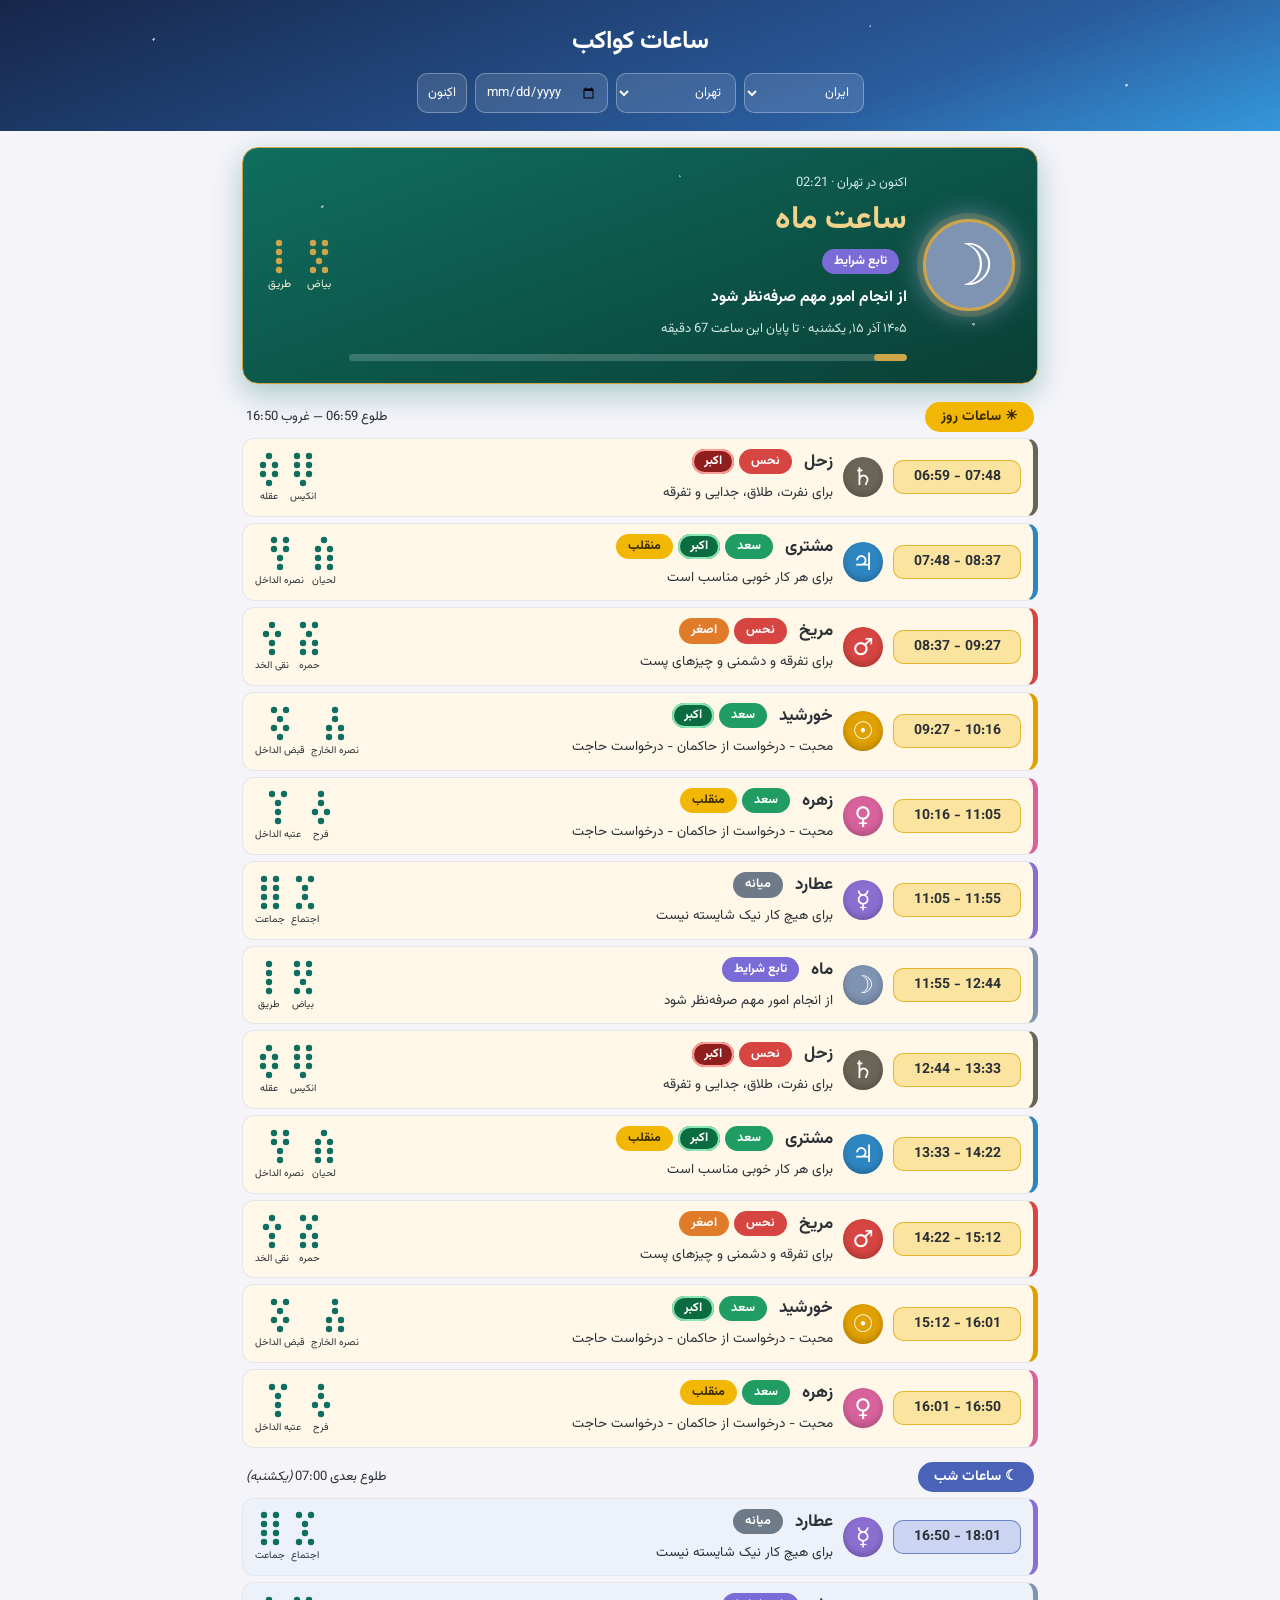
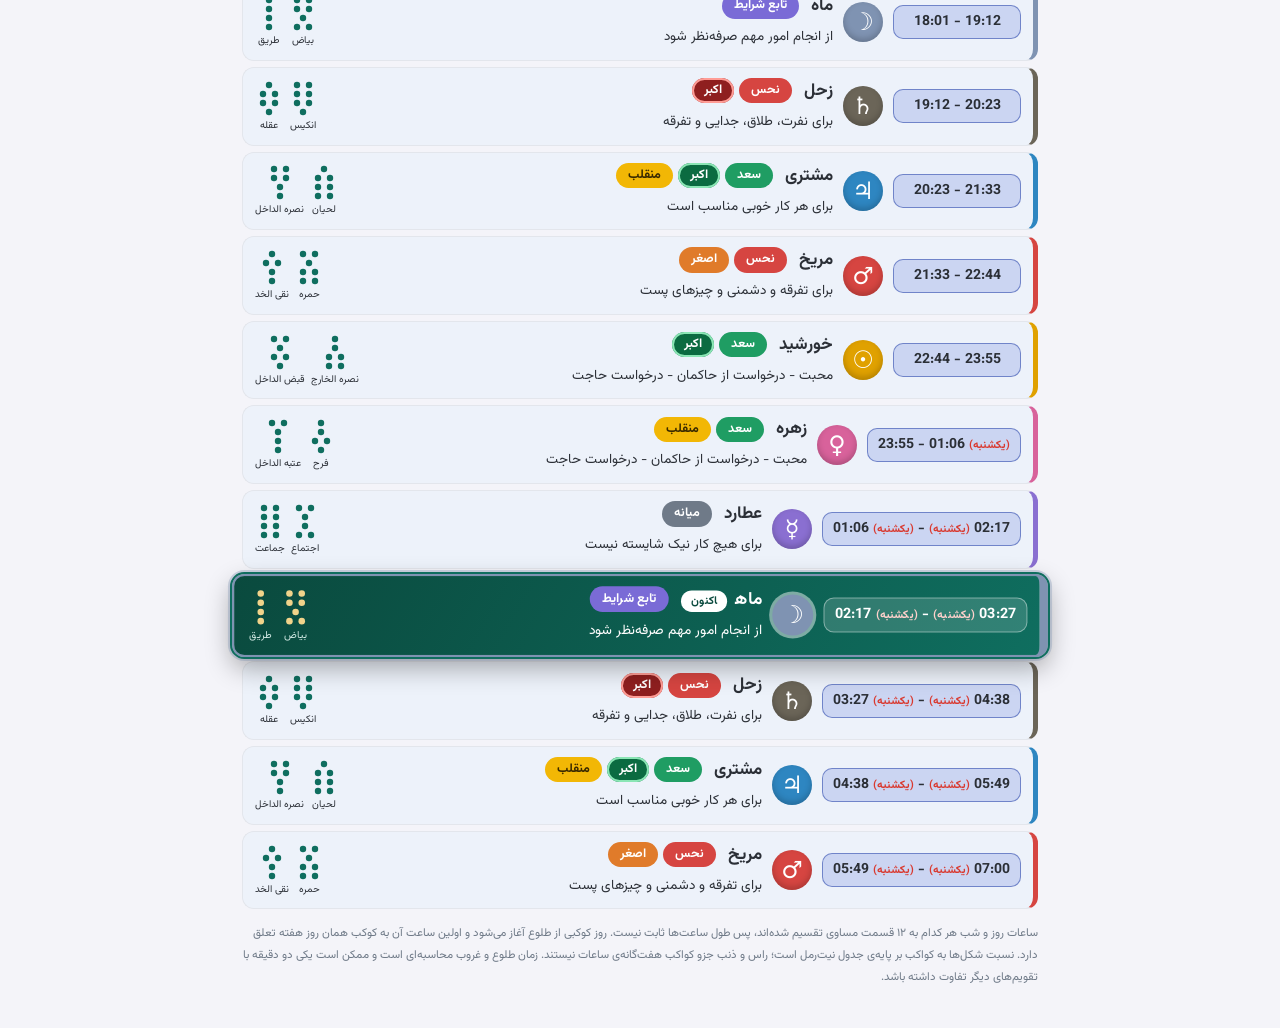
==== index.html @ a7692ca1 "Add files via upload" ====
<!DOCTYPE html>
<html lang="fa" dir="rtl">
<head>
<meta charset="UTF-8">
<meta name="viewport" content="width=device-width, initial-scale=1, viewport-fit=cover">
<title>ساعات کواکب</title>
<link href="https://fonts.googleapis.com/css2?family=Vazirmatn:wght@400;700&display=swap" rel="stylesheet">
<style>
:root{--bg:#f4f4f9;--card:#fff;--ink:#2b2f36;--mut:#6f7a88;--line:#e3e6ec;--day:#fff8e8;--night:#edf2fa;--brand:#3498db;--teal:#0f6e5f;--gold:#cfa54a;
box-sizing:border-box;padding-top:env(safe-area-inset-top,0px);padding-bottom:env(safe-area-inset-bottom,0px)}
@media (prefers-color-scheme:dark){:root:not([data-theme="light"]){--bg:#13161c;--card:#1c212b;--ink:#e6e9ef;--mut:#9aa5b5;--line:#2c3340;--day:#2a2618;--night:#1a2233}}
:root[data-theme="dark"]{--bg:#13161c;--card:#1c212b;--ink:#e6e9ef;--mut:#9aa5b5;--line:#2c3340;--day:#2a2618;--night:#1a2233}
html{scroll-padding-top:env(safe-area-inset-top,0px)}
*{box-sizing:border-box}
body{margin:0;background:var(--bg);color:var(--ink);font-family:'Vazirmatn',Tahoma,sans-serif}
header{background:var(--brand);color:#fff;padding:16px 14px;text-align:center}
header h1{margin:0;font-size:17px}
.ctl{display:flex;gap:8px;flex-wrap:wrap;justify-content:center;margin-top:12px}
.ctl select,.ctl input,.ctl button{font:inherit;font-size:13px;padding:8px 10px;border-radius:10px;border:1px solid #ffffff66;background:#ffffff26;color:#fff;min-width:120px}
.ctl select option{color:#222}
.ctl button{cursor:pointer;min-width:0}
main{max-width:820px;margin:0 auto;padding:16px 12px 28px}
.now{background:linear-gradient(160deg,#0f6e5f,#0a4a3e);border:1px solid var(--gold);border-radius:16px;color:#fbf3dd;padding:18px;display:flex;gap:16px;align-items:center;flex-wrap:wrap;margin-bottom:18px}
.now .t{flex:1;min-width:200px}
.now h2{margin:0 0 4px;font-size:26px;color:#f1d38a}
.now p{margin:4px 0;font-size:13.5px;line-height:1.9}
.now small{opacity:.8}
.figs{display:flex;gap:12px}
.fig{text-align:center;font-size:11px}
.fig svg{display:block;margin:0 auto 2px}
.sun{display:flex;justify-content:space-between;font-size:12.5px;color:var(--mut);margin:14px 4px 6px}
.row{display:flex;align-items:center;gap:10px;padding:10px 12px;border-radius:12px;margin-bottom:6px;border:1px solid var(--line)}
.row.d{background:var(--day)}.row.n{background:var(--night)}
.row.cur{outline:2px solid var(--teal);border-color:var(--teal)}
.row .tm{min-width:128px;font-size:13px;direction:ltr;text-align:right;font-variant-numeric:tabular-nums}
.row .tm i{font-style:normal;color:var(--mut);font-size:11px}
.row .pl{flex:1}
.row b{font-size:15px}
.row .ds{font-size:12px;color:var(--mut);line-height:1.7}
.row .figs{gap:6px}
.row .fig{font-size:10px}
.msg{padding:24px;text-align:center;color:var(--mut)}
.note{font-size:11.5px;color:var(--mut);margin-top:14px;line-height:1.9}
svg circle{fill:var(--gold)}
.row svg circle{fill:var(--teal)}
header{padding:22px 14px 18px;background:radial-gradient(1.3px 1.3px at 12% 30%,#fff9 98%,transparent),radial-gradient(1px 1px at 68% 20%,#fff8 98%,transparent),radial-gradient(1.5px 1.5px at 88% 65%,#fff9 98%,transparent),radial-gradient(1px 1px at 35% 75%,#fff7 98%,transparent),linear-gradient(160deg,#16264a,#2a5d9f 70%,#3498db)}
header h1{font-size:25px}
.ctl select,.ctl input,.ctl button{background:#ffffff1f;border-color:#ffffff4d}
.gl,.now .glyph{display:grid;place-items:center;color:#fff;background:var(--pc);flex:none;font-family:'Segoe UI Symbol','Noto Sans Symbols','Noto Sans Symbols 2','DejaVu Sans',sans-serif;line-height:1}
.gl{width:40px;height:40px;border-radius:50%;font-size:24px;box-shadow:inset 0 -3px 6px #0003}
.row{border-inline-start:5px solid var(--pc)}
.row.cur{background:linear-gradient(120deg,#0a4a3e,#0f6e5f);color:#fff;border:2px solid var(--pc);border-inline-start-width:8px;transform:scale(1.025);box-shadow:0 0 0 4px color-mix(in srgb,var(--pc) 35%,transparent),0 10px 26px #0005;animation:pulse 2.6s ease-in-out infinite;position:relative;z-index:1}
.row.cur .ds,.row.cur .tm i,.row.cur .fig{color:#d4ece6}
.row.cur svg circle{fill:#f1d38a}
.row.cur .gl{box-shadow:0 0 0 3px #fff7}
.badge{background:#fff;color:#0a4a3e;font-size:11px;font-weight:700;border-radius:20px;padding:2px 10px;margin-inline-start:8px}
@keyframes pulse{50%{box-shadow:0 0 0 8px color-mix(in srgb,var(--pc) 15%,transparent),0 10px 26px #0005}}
@media (prefers-reduced-motion:reduce){.row.cur{animation:none}}
.now{padding:22px;background:radial-gradient(1.3px 1.3px at 10% 25%,#fff8 98%,transparent),radial-gradient(1px 1px at 55% 12%,#fff7 98%,transparent),radial-gradient(1.5px 1.5px at 92% 75%,#fff8 98%,transparent),linear-gradient(160deg,#0f6e5f,#0a3f35);box-shadow:0 10px 30px #0f6e5f55}
.now .glyph{width:92px;height:92px;border-radius:50%;font-size:58px;border:3px solid var(--gold);box-shadow:0 0 0 6px #cfa54a33,0 0 28px var(--pc)}
.now h2{font-size:32px}
.bar{height:7px;border-radius:7px;background:#ffffff30;margin-top:12px;overflow:hidden}
.bar span{display:block;height:100%;background:var(--gold);border-radius:7px}
.sun{font-weight:700}
.chips{display:inline-flex;gap:5px;flex-wrap:wrap;vertical-align:middle;margin-inline-start:8px}
.chip{font-size:12.5px;font-weight:700;padding:2px 12px;border-radius:20px;color:#fff;line-height:1.7}
.chip.g{background:#1f9d63}.chip.b{background:#d64541}.chip.m{background:#6f7a88}.chip.c{background:#7a6bd6}
.chip.big.g{background:#0b6b41;box-shadow:inset 0 0 0 2px #8be6b5}
.chip.big.b{background:#8f1f1f;box-shadow:inset 0 0 0 2px #ff9d96}
.chip.sml.b{background:#e07b2a}
.chip.turn{background:#f2b705;color:#3a2a00;box-shadow:none}
.row b{font-size:17px}
.row .ds{display:block;margin-top:5px;font-size:13.5px;line-height:1.9;color:var(--ink)}
.row.cur .ds{color:#fff}
.now .nd{font-size:15.5px;font-weight:700;color:#fff;margin-top:8px}
.now small{opacity:1;color:#cfe9e2;font-size:13px}
.row .tm{padding:5px 10px;border-radius:10px;text-align:center;font-weight:700;font-size:14px;border:1px solid transparent}
.row.d .tm{background:color-mix(in srgb,#f2b705 38%,var(--card));border-color:color-mix(in srgb,#e0a100 70%,transparent)}
.row.n .tm{background:color-mix(in srgb,#5b7bd6 32%,var(--card));border-color:color-mix(in srgb,#4a63b8 70%,transparent)}
.row.cur .tm{background:#ffffff26;border-color:#ffffff66;color:#fff}
.row .tm i{color:#d9382e;font-weight:700}
.row.cur .tm i{color:#ffd1cc}
.sun span:first-child{padding:4px 16px;border-radius:20px;font-size:14px;font-weight:700}
.sun:has(+.row.d) span:first-child{background:#f2b705;color:#3a2a00}
.sun:has(+.row.n) span:first-child{background:#4a63b8;color:#fff}
.sun span:last-child{color:var(--ink);font-weight:400;font-size:13px;align-self:center}
@media (max-width:520px){.row{flex-wrap:wrap}.row .tm{min-width:100%}}
</style>
</head>
<body>
<header><h1>ساعات کواکب</h1>
<div class="ctl"><select id="co" aria-label="کشور"></select><select id="ci" aria-label="شهر"></select><input type="date" id="dt" aria-label="تاریخ"><button id="td">اکنون</button></div></header>
<main id="out"></main>
<script id="core">
const D=Math.PI/180;
function sunEvents(y,m,d,lat,lon){
 const jd=Date.UTC(y,m,d,12)/864e5+2440587.5,T=(jd-2451545)/36525;
 const L0=(280.46646+T*(36000.76983+T*0.0003032))%360,M=357.52911+T*(35999.05029-0.0001537*T),e=0.016708634-T*(0.000042037+1.267e-7*T),Mr=M*D;
 const C=Math.sin(Mr)*(1.914602-T*(0.004817+0.000014*T))+Math.sin(2*Mr)*(0.019993-0.000101*T)+Math.sin(3*Mr)*0.000289;
 const om=125.04-1934.136*T,lam=L0+C-0.00569-0.00478*Math.sin(om*D);
 const eps=23+(26+(21.448-T*(46.815+T*(0.00059-T*0.001813)))/60)/60+0.00256*Math.cos(om*D);
 const dec=Math.asin(Math.sin(eps*D)*Math.sin(lam*D)),y2=Math.tan(eps*D/2)**2,L=L0*D;
 const eq=4*(y2*Math.sin(2*L)-2*e*Math.sin(Mr)+4*e*y2*Math.sin(Mr)*Math.cos(2*L)-0.5*y2*y2*Math.sin(4*L)-1.25*e*e*Math.sin(2*Mr))/D;
 const ch=(Math.cos(90.833*D)-Math.sin(lat*D)*Math.sin(dec))/(Math.cos(lat*D)*Math.cos(dec));
 if(Math.abs(ch)>1)return null;
 const H=Math.acos(ch)/D,noon=720-4*lon-eq,b=Date.UTC(y,m,d);
 return [b+(noon-4*H)*6e4,b+(noon+4*H)*6e4];
}
const CH=['زحل','مشتری','مریخ','خورشید','زهره','عطارد','ماه'];
const GL={'خورشید':'\u2609\uFE0E','ماه':'\u263D\uFE0E','مریخ':'\u2642\uFE0E','عطارد':'\u263F\uFE0E','مشتری':'\u2643\uFE0E','زهره':'\u2640\uFE0E','زحل':'\u2644\uFE0E'};
const GC={'خورشید':'#e0a100','ماه':'#7f93b2','مریخ':'#d64541','عطارد':'#8a6fd1','مشتری':'#2e86c1','زهره':'#d8629b','زحل':'#6b6558'};
const chips=p=>{const q=INFO[p][0],k={'س':'g','ن':'b','م':'m'}[q[0]]||'c',ws=k==='c'?[q]:q.split(' ');return '<span class="chips">'+ws.map((w,i)=>`<span class="chip ${i?{'اکبر':'big','اصغر':'sml','منقلب':'turn'}[w]+' ':''}${k}">${w}</span>`).join('')+'</span>'};
const LORD=['خورشید','ماه','مریخ','عطارد','مشتری','زهره','زحل'];
const INFO={
'خورشید':['سعد اکبر','محبت - درخواست از حاکمان - درخواست حاجت'],
'زهره':['سعد منقلب','محبت - درخواست از حاکمان - درخواست حاجت'],
'عطارد':['میانه','برای هیچ کار نیک شایسته نیست'],
'ماه':['تابع شرایط','از انجام امور مهم صرفه‌نظر شود'],
'زحل':['نحس اکبر','برای نفرت، طلاق، جدایی و تفرقه'],
'مشتری':['سعد اکبر منقلب','برای هر کار خوبی مناسب است'],
'مریخ':['نحس اصغر','برای تفرقه و دشمنی و چیزهای پست']};
const FIG={'خورشید':[['نصره الخارج','1122'],['قبض الداخل','2121']],'ماه':[['بیاض','2212'],['طریق','1111']],'مریخ':[['حمره','2122'],['نقی الخد','1211']],'عطارد':[['اجتماع','2112'],['جماعت','2222']],'مشتری':[['لحیان','1222'],['نصره الداخل','2211']],'زهره':[['فرح','1121'],['عتبه الداخل','2111']],'زحل':[['انکیس','2221'],['عقله','1221']]};
const CT={
'ایران':[['تهران',35.6892,51.389,'Asia/Tehran'],['مشهد',36.2605,59.6168,'Asia/Tehran'],['اصفهان',32.6546,51.668,'Asia/Tehran'],['شیراز',29.5918,52.5837,'Asia/Tehran'],['تبریز',38.0962,46.2738,'Asia/Tehran'],['اهواز',31.3183,48.6706,'Asia/Tehran']],
'افغانستان':[['کابل',34.5553,69.2075,'Asia/Kabul'],['هرات',34.3529,62.204,'Asia/Kabul'],['مزار شریف',36.7069,67.11,'Asia/Kabul'],['قندهار',31.6289,65.7372,'Asia/Kabul']],
'تاجیکستان':[['دوشنبه',38.5598,68.787,'Asia/Dushanbe'],['خجند',40.2826,69.622,'Asia/Dushanbe']],
'پاکستان':[['اسلام‌آباد',33.6844,73.0479,'Asia/Karachi'],['کراچی',24.8607,67.0011,'Asia/Karachi'],['لاهور',31.5204,74.3587,'Asia/Karachi']],
'ترکیه':[['آنکارا',39.9334,32.8597,'Europe/Istanbul'],['استانبول',41.0082,28.9784,'Europe/Istanbul'],['ازمیر',38.4237,27.1428,'Europe/Istanbul']],
'آلمان':[['برلین',52.52,13.405,'Europe/Berlin'],['مونیخ',48.1351,11.582,'Europe/Berlin'],['هامبورگ',53.5511,9.9937,'Europe/Berlin'],['فرانکفورت',50.1109,8.6821,'Europe/Berlin']],
'استرالیا':[['سیدنی',-33.8688,151.2093,'Australia/Sydney'],['ملبورن',-37.8136,144.9631,'Australia/Melbourne'],['بریزبن',-27.4698,153.0251,'Australia/Brisbane'],['پرت',-31.9505,115.8605,'Australia/Perth']],
'هند':[['دهلی نو',28.6139,77.209,'Asia/Kolkata'],['مومبای',19.076,72.8777,'Asia/Kolkata'],['کلکته',22.5726,88.3639,'Asia/Kolkata'],['بنگلور',12.9716,77.5946,'Asia/Kolkata']],
'روسیه':[['مسکو',55.7558,37.6173,'Europe/Moscow'],['سن‌پترزبورگ',59.9343,30.3351,'Europe/Moscow'],['یکاترینبورگ',56.8389,60.6057,'Asia/Yekaterinburg'],['نووسیبیرسک',55.0084,82.9357,'Asia/Novosibirsk'],['ولادی‌وستوک',43.1155,131.8855,'Asia/Vladivostok']]};
function compute(ref,lat,lon){
 const R=[],S=[];
 for(let o=-2;o<=2;o++){const t=new Date(ref+o*864e5),ev=sunEvents(t.getUTCFullYear(),t.getUTCMonth(),t.getUTCDate(),lat,lon);if(!ev)return null;R.push(ev[0]);S.push(ev[1]);}
 R.sort((a,b)=>a-b);S.sort((a,b)=>a-b);
 const r0=R.filter(x=>x<=ref).pop(),r1=R.find(x=>x>ref),s=S.find(x=>x>r0);
 return {r0,r1,s};
}
</script>
<script>
const $=id=>document.getElementById(id),co=$('co'),ci=$('ci'),dt=$('dt'),out=$('out');
Object.keys(CT).forEach(k=>co.add(new Option(k,k)));
function fillCities(){ci.innerHTML='';CT[co.value].forEach((c,i)=>ci.add(new Option(c[0],i)));}
fillCities();
const fig=(c,n)=>{let s='<div class="fig"><svg width="28" height="36" viewBox="0 0 28 36">';
 [...c].forEach((v,i)=>{s+=v==='1'?`<circle cx="14" cy="${5+i*9}" r="3.2"/>`:`<circle cx="8" cy="${5+i*9}" r="3.2"/><circle cx="20" cy="${5+i*9}" r="3.2"/>`});
 return s+`</svg>${n}</div>`};
const figs=p=>'<div class="figs">'+FIG[p].map(f=>fig(f[1],f[0])).join('')+'</div>';
function render(){
 const c=CT[co.value][ci.value],tz=c[3],lat=c[1],lon=c[2];
 const tf=new Intl.DateTimeFormat('en-GB',{hour:'2-digit',minute:'2-digit',hourCycle:'h23',timeZone:tz});
 const wf=new Intl.DateTimeFormat('fa',{weekday:'long',timeZone:tz}),kf=new Intl.DateTimeFormat('en-CA',{timeZone:tz});
 const wk=new Intl.DateTimeFormat('en-US',{weekday:'short',timeZone:tz});
 let ref=Date.now();
 if(dt.value){const[y,m,d]=dt.value.split('-').map(Number);ref=Date.UTC(y,m-1,d,12)-lon/15*36e5;}
 const r=compute(ref,lat,lon);
 if(!r){out.innerHTML='<div class="msg">در این تاریخ و مکان طلوع و غروب مشخصی وجود ندارد.</div>';return;}
 const dl=(r.s-r.r0)/12,nl=(r.r1-r.s)/12,wi=['Sun','Mon','Tue','Wed','Thu','Fri','Sat'].indexOf(wk.format(r.r0));
 const st=CH.indexOf(LORD[wi]),base=kf.format(r.r0);
 const T=x=>tf.format(x)+(kf.format(x)!==base?` <i>(${wf.format(x)})</i>`:'');
 let rows='',cur=-1;
 for(let i=0;i<24;i++){
  const a=i<12?r.r0+i*dl:r.s+(i-12)*nl,b=i<12?r.r0+(i+1)*dl:r.s+(i-11)*nl,p=CH[(st+i)%7];
  const on=!dt.value&&ref>=a&&ref<b;if(on)cur=i;
  if(i===0)rows+=`<div class="sun"><span>☀︎ ساعات روز</span><span>طلوع ${tf.format(r.r0)} — غروب ${tf.format(r.s)}</span></div>`;
  if(i===12)rows+=`<div class="sun"><span>☾︎ ساعات شب</span><span>طلوع بعدی ${T(r.r1)}</span></div>`;
  rows+=`<div class="row ${i<12?'d':'n'}${on?' cur':''}" style="--pc:${GC[p]}"><div class="tm">${T(a)} - ${T(b)}</div><div class="gl">${GL[p]}</div><div class="pl"><b>${p}</b>${on?'<span class="badge">اکنون</span>':''} ${chips(p)}<span class="ds">${INFO[p][1]}</span></div>${figs(p)}</div>`;
 }
 let now='';
 if(cur>=0){const a=cur<12?r.r0+cur*dl:r.s+(cur-12)*nl,b=cur<12?a+dl:a+nl,p=CH[(st+cur)%7],pd=new Intl.DateTimeFormat('fa-IR-u-ca-persian',{dateStyle:'full',timeZone:tz}).format(ref);
  now=`<section class="now" style="--pc:${GC[p]}"><div class="glyph">${GL[p]}</div><div class="t"><small>اکنون در ${c[0]} · ${tf.format(ref)}</small><h2>ساعت ${p}</h2><p>${chips(p)}</p><p class="nd">${INFO[p][1]}</p><p><small>${pd} · تا پایان این ساعت ${Math.ceil((b-ref)/6e4)} دقیقه</small></p><div class="bar"><span style="width:${Math.round((ref-a)/(b-a)*100)}%"></span></div></div>${figs(p)}</section>`;}
 out.innerHTML=now+rows+'<p class="note">ساعات روز و شب هر کدام به ۱۲ قسمت مساوی تقسیم شده‌اند، پس طول ساعت‌ها ثابت نیست. روز کوکبی از طلوع آغاز می‌شود و اولین ساعت آن به کوکب همان روز هفته تعلق دارد. نسبت شکل‌ها به کواکب بر پایه‌ی جدول نیت‌رمل است؛ راس و ذنب جزو کواکب هفت‌گانه‌ی ساعات نیستند. زمان طلوع و غروب محاسبه‌ای است و ممکن است یکی دو دقیقه با تقویم‌های دیگر تفاوت داشته باشد.</p>';
}
co.onchange=()=>{fillCities();render()};ci.onchange=render;dt.onchange=render;
$('td').onclick=()=>{dt.value='';render()};
render();setInterval(()=>{if(!dt.value)render()},30000);
</script>
</body>
</html>
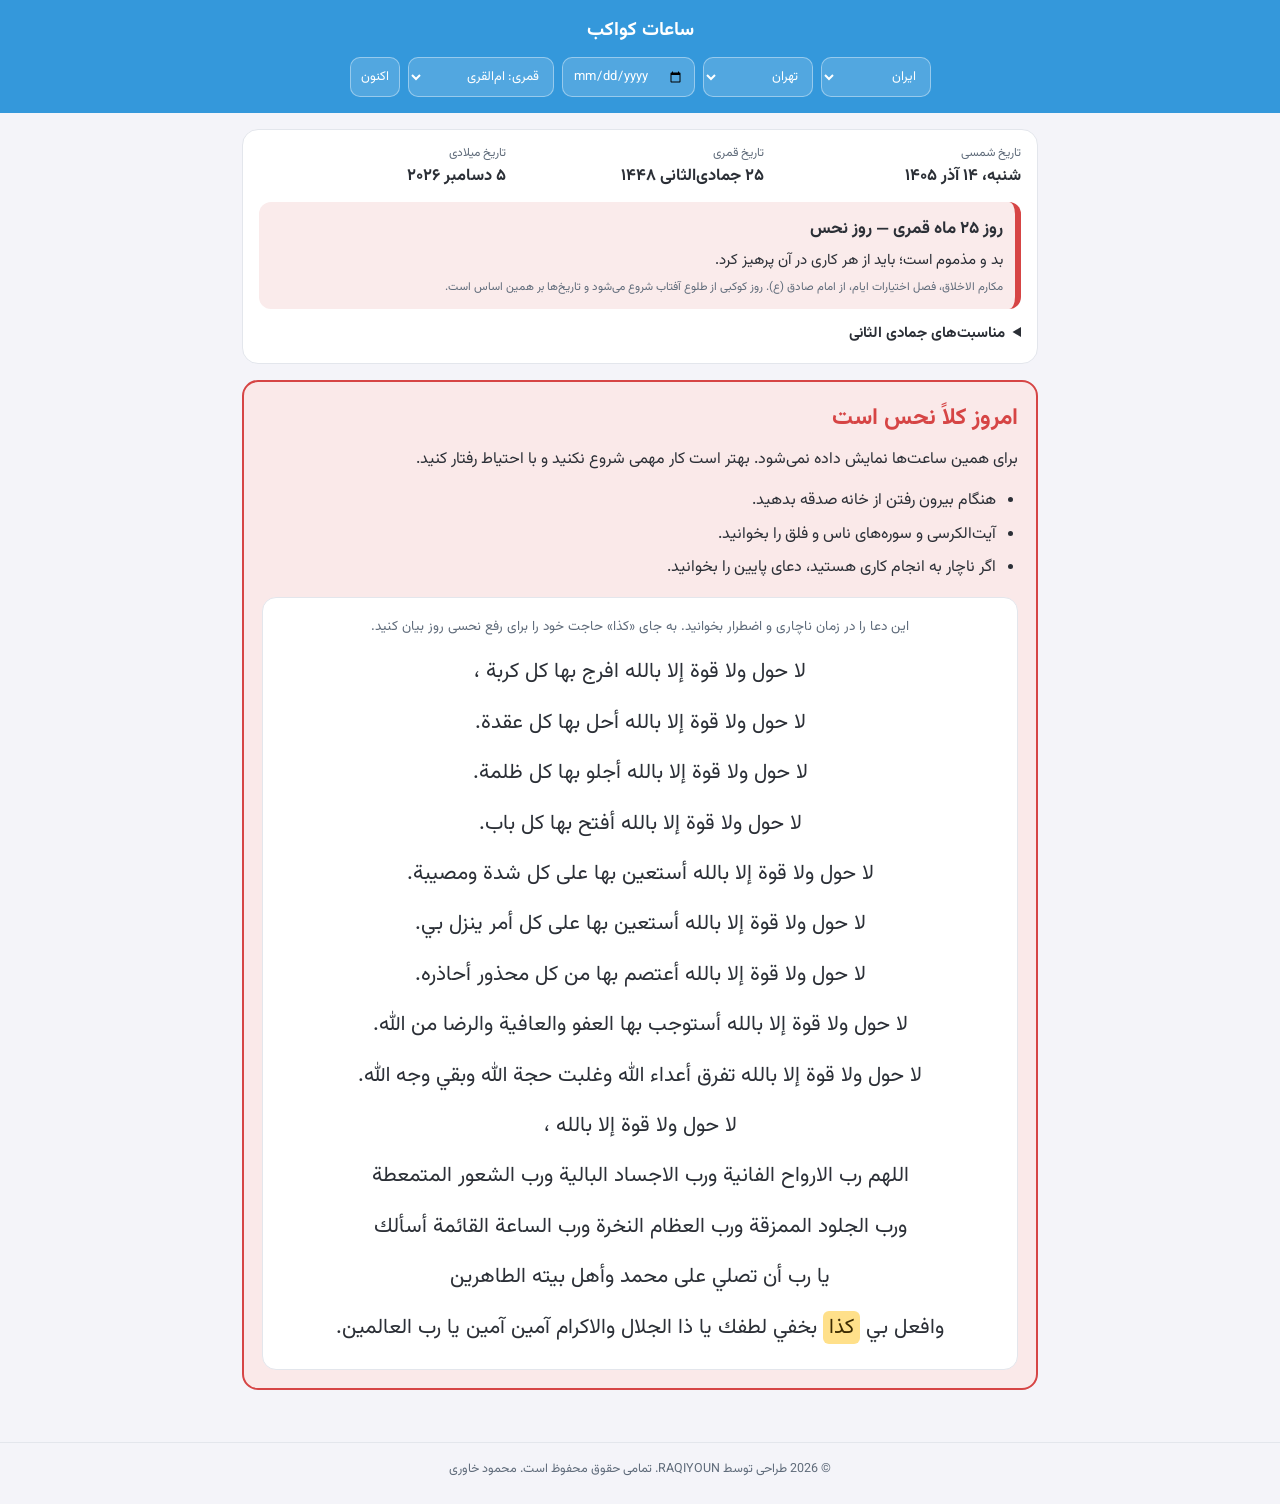
==== commit b0f5ad1c: "Update index.html" ====
--- a/index.html
+++ b/index.html
@@ -4,93 +4,130 @@
 <meta charset="UTF-8">
 <meta name="viewport" content="width=device-width, initial-scale=1, viewport-fit=cover">
 <title>ساعات کواکب</title>
+<meta name="theme-color" content="#3498db">
+<meta name="mobile-web-app-capable" content="yes">
+<meta name="apple-mobile-web-app-capable" content="yes">
+<meta name="apple-mobile-web-app-title" content="ساعات کواکب">
+<meta name="apple-mobile-web-app-status-bar-style" content="default">
+<link rel="manifest" id="mf">
+<link rel="apple-touch-icon" id="ati">
 <link href="https://fonts.googleapis.com/css2?family=Vazirmatn:wght@400;700&display=swap" rel="stylesheet">
 <style>
-:root{--bg:#f4f4f9;--card:#fff;--ink:#2b2f36;--mut:#6f7a88;--line:#e3e6ec;--day:#fff8e8;--night:#edf2fa;--brand:#3498db;--teal:#0f6e5f;--gold:#cfa54a;
+:root{--bg:#f4f4f9;--card:#fff;--ink:#2b2f36;--mut:#5f6b7a;--line:#e3e6ec;--brand:#3498db;--teal:#0f6e5f;--gold:#cfa54a;
 box-sizing:border-box;padding-top:env(safe-area-inset-top,0px);padding-bottom:env(safe-area-inset-bottom,0px)}
-@media (prefers-color-scheme:dark){:root:not([data-theme="light"]){--bg:#13161c;--card:#1c212b;--ink:#e6e9ef;--mut:#9aa5b5;--line:#2c3340;--day:#2a2618;--night:#1a2233}}
-:root[data-theme="dark"]{--bg:#13161c;--card:#1c212b;--ink:#e6e9ef;--mut:#9aa5b5;--line:#2c3340;--day:#2a2618;--night:#1a2233}
+@media (prefers-color-scheme:dark){:root:not([data-theme="light"]){--bg:#13161c;--card:#1c212b;--ink:#e6e9ef;--mut:#a3aebd;--line:#2c3340}}
+:root[data-theme="dark"]{--bg:#13161c;--card:#1c212b;--ink:#e6e9ef;--mut:#a3aebd;--line:#2c3340}
 html{scroll-padding-top:env(safe-area-inset-top,0px)}
 *{box-sizing:border-box}
 body{margin:0;background:var(--bg);color:var(--ink);font-family:'Vazirmatn',Tahoma,sans-serif}
+.g{--c:#1f9d6b}.b{--c:#d64545}.m{--c:#c98a1b}
 header{background:var(--brand);color:#fff;padding:16px 14px;text-align:center}
-header h1{margin:0;font-size:17px}
+header h1{margin:0;font-size:19px}
 .ctl{display:flex;gap:8px;flex-wrap:wrap;justify-content:center;margin-top:12px}
-.ctl select,.ctl input,.ctl button{font:inherit;font-size:13px;padding:8px 10px;border-radius:10px;border:1px solid #ffffff66;background:#ffffff26;color:#fff;min-width:120px}
+.ctl select,.ctl input,.ctl button{font:inherit;font-size:13px;padding:8px 10px;border-radius:10px;border:1px solid #ffffff66;background:#ffffff26;color:#fff;min-width:110px}
 .ctl select option{color:#222}
 .ctl button{cursor:pointer;min-width:0}
+.ctl button[hidden],.ioshint[hidden]{display:none}
+.ioshint{display:flex;gap:10px;align-items:center;justify-content:center;margin:12px auto 0;max-width:560px;background:#ffffff26;border:1px solid #ffffff66;border-radius:12px;padding:8px 12px;font-size:13px;line-height:1.9}
+.ioshint button{font:inherit;font-size:20px;background:none;border:0;color:#fff;cursor:pointer;line-height:1}
+footer{text-align:center;color:var(--mut);font-size:12.5px;line-height:2;padding:14px 12px calc(22px + env(safe-area-inset-bottom,0px));border-top:1px solid var(--line);margin-top:8px}
+
+/* خلاصه به تفکیک سعد / نحس / میانه */
+.kinds{display:grid;grid-template-columns:repeat(auto-fit,minmax(240px,1fr));gap:10px;margin-bottom:16px}
+.kb{background:color-mix(in srgb,var(--c) 10%,var(--card));border:1px solid var(--line);border-top:5px solid var(--c);border-radius:14px;padding:10px 12px}
+.kb h3{margin:0 0 6px;font-size:16.5px;color:var(--c)}
+.kb h3 small{font-size:12px;color:var(--mut);font-weight:400}
+.kb ul{list-style:none;margin:0;padding:0}
+.kb li{padding:5px 0;border-top:1px dashed var(--line);font-size:14.5px;line-height:1.9}
+.kb li:first-child{border-top:0}
+.kb .rg{display:block;font-weight:700;font-variant-numeric:tabular-nums}
+.kb .rg i{font-style:normal;font-weight:400;color:var(--mut);font-size:11.5px}
+.kb .pn{display:block;font-size:13px;color:var(--mut)}
 main{max-width:820px;margin:0 auto;padding:16px 12px 28px}
-.now{background:linear-gradient(160deg,#0f6e5f,#0a4a3e);border:1px solid var(--gold);border-radius:16px;color:#fbf3dd;padding:18px;display:flex;gap:16px;align-items:center;flex-wrap:wrap;margin-bottom:18px}
+
+/* کارت تاریخ */
+.dates{background:var(--card);border:1px solid var(--line);border-radius:16px;padding:14px 16px;margin-bottom:16px}
+.dates .grid{display:grid;grid-template-columns:repeat(auto-fit,minmax(200px,1fr));gap:10px}
+.dates .dt small{display:block;font-size:12px;color:var(--mut)}
+.dates .dt b{font-size:16.5px;line-height:1.7}
+.dates .lunar{margin-top:12px;padding:10px 12px;border-radius:12px;border-right:6px solid var(--c);background:color-mix(in srgb,var(--c) 11%,var(--card));font-size:15px;line-height:2}
+.dates .lunar strong{font-size:17px}
+.dates .src{font-size:11.5px;color:var(--mut)}
+.occ{margin-top:12px;padding:10px 12px;border-radius:12px;border-right:6px solid var(--gold);background:color-mix(in srgb,var(--gold) 16%,var(--card));font-size:16px;line-height:2}
+.occ strong{font-size:17px}
+.occ ul,.mev ul{margin:4px 0 0;padding:0 18px 0 0;list-style:none}
+.occ li.x,.mev li.x{text-decoration:line-through;opacity:.7}
+.occ small,.mev small{font-size:12px;text-decoration:none;display:inline-block}
+.mev{margin-top:10px;font-size:14.5px;line-height:2}
+.mev summary{cursor:pointer;font-weight:700;font-size:15px}
+.mev li{padding:2px 6px;border-radius:8px}
+.mev li[data-t]{background:color-mix(in srgb,var(--gold) 22%,var(--card))}
+.mev li b{display:inline-block;min-width:26px;color:var(--teal)}
+
+/* هشدار نحس / ممزوج */
+.alert{border:2px solid var(--c);background:color-mix(in srgb,var(--c) 12%,var(--card));border-radius:16px;padding:18px;margin-bottom:16px}
+.alert h2{margin:0 0 8px;font-size:23px;color:var(--c)}
+.alert p{margin:6px 0;font-size:16px;line-height:2}
+.alert ul{margin:8px 0;padding:0 22px 0 0;font-size:16px;line-height:2.1}
+.pray{background:var(--card);border:1px solid var(--line);border-radius:14px;padding:16px 12px;margin-top:12px;text-align:center}
+.pray .ph{font-size:13.5px;color:var(--mut);line-height:1.9;margin-bottom:8px}
+.pray .tx{font-size:21px;line-height:2.4}
+.pray mark{background:#ffe08a;color:#3b2a00;border-radius:6px;padding:0 6px}
+
+/* اکنون */
+.now{background:linear-gradient(160deg,#0f6e5f,#0a4a3e);border:1px solid var(--gold);border-radius:16px;color:#fbf3dd;padding:18px;display:flex;gap:16px;align-items:center;flex-wrap:wrap;margin-bottom:16px}
 .now .t{flex:1;min-width:200px}
-.now h2{margin:0 0 4px;font-size:26px;color:#f1d38a}
-.now p{margin:4px 0;font-size:13.5px;line-height:1.9}
-.now small{opacity:.8}
+.now h2{margin:0 0 6px;font-size:28px;color:#f1d38a}
+.now .tg{display:inline-block;background:#fbf3dd22;border:1px solid #f1d38a88;border-radius:999px;padding:1px 12px;font-size:14px;margin-bottom:6px}
+.now p{margin:5px 0;font-size:16px;line-height:2}
+.now small{opacity:.85;font-size:13px}
 .figs{display:flex;gap:12px}
 .fig{text-align:center;font-size:11px}
 .fig svg{display:block;margin:0 auto 2px}
-.sun{display:flex;justify-content:space-between;font-size:12.5px;color:var(--mut);margin:14px 4px 6px}
-.row{display:flex;align-items:center;gap:10px;padding:10px 12px;border-radius:12px;margin-bottom:6px;border:1px solid var(--line)}
-.row.d{background:var(--day)}.row.n{background:var(--night)}
-.row.cur{outline:2px solid var(--teal);border-color:var(--teal)}
-.row .tm{min-width:128px;font-size:13px;direction:ltr;text-align:right;font-variant-numeric:tabular-nums}
-.row .tm i{font-style:normal;color:var(--mut);font-size:11px}
+
+/* خلاصه ساعات */
+.sumbox{background:var(--card);border:1px solid var(--line);border-radius:16px;padding:14px;margin-bottom:16px}
+.sumbox h3{margin:0 0 4px;font-size:16px}
+.sumbox .cnt{display:flex;gap:14px;flex-wrap:wrap;font-size:13px;color:var(--mut);margin-bottom:8px}
+.sumbox .cnt span{display:inline-flex;align-items:center;gap:5px}
+.sumbox .cnt i{width:11px;height:11px;border-radius:50%;background:var(--c);display:inline-block}
+.chips{display:grid;grid-template-columns:repeat(auto-fill,minmax(120px,1fr));gap:6px;margin-bottom:14px}
+.chips:last-child{margin-bottom:0}
+.chip{font:inherit;cursor:pointer;color:var(--ink);text-align:center;padding:7px 4px;border-radius:12px;border:1px solid var(--c);background:color-mix(in srgb,var(--c) 14%,var(--card));line-height:1.55;position:relative}
+.chip small{position:absolute;top:3px;right:6px;font-size:10px;color:var(--mut)}
+.chip b{display:block;font-size:15px}
+.chip span{display:block;font-size:12px;direction:ltr;font-variant-numeric:tabular-nums}
+.chip em{display:block;font-style:normal;font-size:11px;color:var(--c);font-weight:700}
+.chip.cur{outline:3px solid var(--teal);outline-offset:1px}
+
+/* ردیف‌ها */
+.sun{display:flex;justify-content:space-between;flex-wrap:wrap;gap:4px;font-size:14.5px;font-weight:700;margin:18px 4px 8px}
+.sun span:last-child{color:var(--mut);font-weight:400;font-size:13px}
+.row{display:flex;align-items:center;gap:12px;padding:12px 14px;border-radius:14px;margin-bottom:8px;border:1px solid var(--line);border-right:7px solid var(--c);background:color-mix(in srgb,var(--c) 9%,var(--card));scroll-margin-top:90px}
+.row.cur{outline:3px solid var(--teal);outline-offset:1px}
+.row .tm{min-width:132px;font-size:14px;direction:ltr;text-align:right;font-variant-numeric:tabular-nums}
+.row .tm i{font-style:normal;color:var(--mut);font-size:11.5px}
 .row .pl{flex:1}
-.row b{font-size:15px}
-.row .ds{font-size:12px;color:var(--mut);line-height:1.7}
+.row .hd{display:flex;align-items:center;gap:8px;flex-wrap:wrap}
+.row .hd b{font-size:19px}
+.tag{font-size:12.5px;font-weight:700;color:#fff;background:var(--c);border-radius:999px;padding:1px 10px}
+.row .ds{font-size:15px;line-height:1.95;margin-top:2px}
+.row .nt{font-size:13.5px;color:var(--mut);line-height:1.9}
 .row .figs{gap:6px}
 .row .fig{font-size:10px}
 .msg{padding:24px;text-align:center;color:var(--mut)}
-.note{font-size:11.5px;color:var(--mut);margin-top:14px;line-height:1.9}
+.note{font-size:12px;color:var(--mut);margin-top:16px;line-height:2}
 svg circle{fill:var(--gold)}
 .row svg circle{fill:var(--teal)}
-header{padding:22px 14px 18px;background:radial-gradient(1.3px 1.3px at 12% 30%,#fff9 98%,transparent),radial-gradient(1px 1px at 68% 20%,#fff8 98%,transparent),radial-gradient(1.5px 1.5px at 88% 65%,#fff9 98%,transparent),radial-gradient(1px 1px at 35% 75%,#fff7 98%,transparent),linear-gradient(160deg,#16264a,#2a5d9f 70%,#3498db)}
-header h1{font-size:25px}
-.ctl select,.ctl input,.ctl button{background:#ffffff1f;border-color:#ffffff4d}
-.gl,.now .glyph{display:grid;place-items:center;color:#fff;background:var(--pc);flex:none;font-family:'Segoe UI Symbol','Noto Sans Symbols','Noto Sans Symbols 2','DejaVu Sans',sans-serif;line-height:1}
-.gl{width:40px;height:40px;border-radius:50%;font-size:24px;box-shadow:inset 0 -3px 6px #0003}
-.row{border-inline-start:5px solid var(--pc)}
-.row.cur{background:linear-gradient(120deg,#0a4a3e,#0f6e5f);color:#fff;border:2px solid var(--pc);border-inline-start-width:8px;transform:scale(1.025);box-shadow:0 0 0 4px color-mix(in srgb,var(--pc) 35%,transparent),0 10px 26px #0005;animation:pulse 2.6s ease-in-out infinite;position:relative;z-index:1}
-.row.cur .ds,.row.cur .tm i,.row.cur .fig{color:#d4ece6}
-.row.cur svg circle{fill:#f1d38a}
-.row.cur .gl{box-shadow:0 0 0 3px #fff7}
-.badge{background:#fff;color:#0a4a3e;font-size:11px;font-weight:700;border-radius:20px;padding:2px 10px;margin-inline-start:8px}
-@keyframes pulse{50%{box-shadow:0 0 0 8px color-mix(in srgb,var(--pc) 15%,transparent),0 10px 26px #0005}}
-@media (prefers-reduced-motion:reduce){.row.cur{animation:none}}
-.now{padding:22px;background:radial-gradient(1.3px 1.3px at 10% 25%,#fff8 98%,transparent),radial-gradient(1px 1px at 55% 12%,#fff7 98%,transparent),radial-gradient(1.5px 1.5px at 92% 75%,#fff8 98%,transparent),linear-gradient(160deg,#0f6e5f,#0a3f35);box-shadow:0 10px 30px #0f6e5f55}
-.now .glyph{width:92px;height:92px;border-radius:50%;font-size:58px;border:3px solid var(--gold);box-shadow:0 0 0 6px #cfa54a33,0 0 28px var(--pc)}
-.now h2{font-size:32px}
-.bar{height:7px;border-radius:7px;background:#ffffff30;margin-top:12px;overflow:hidden}
-.bar span{display:block;height:100%;background:var(--gold);border-radius:7px}
-.sun{font-weight:700}
-.chips{display:inline-flex;gap:5px;flex-wrap:wrap;vertical-align:middle;margin-inline-start:8px}
-.chip{font-size:12.5px;font-weight:700;padding:2px 12px;border-radius:20px;color:#fff;line-height:1.7}
-.chip.g{background:#1f9d63}.chip.b{background:#d64541}.chip.m{background:#6f7a88}.chip.c{background:#7a6bd6}
-.chip.big.g{background:#0b6b41;box-shadow:inset 0 0 0 2px #8be6b5}
-.chip.big.b{background:#8f1f1f;box-shadow:inset 0 0 0 2px #ff9d96}
-.chip.sml.b{background:#e07b2a}
-.chip.turn{background:#f2b705;color:#3a2a00;box-shadow:none}
-.row b{font-size:17px}
-.row .ds{display:block;margin-top:5px;font-size:13.5px;line-height:1.9;color:var(--ink)}
-.row.cur .ds{color:#fff}
-.now .nd{font-size:15.5px;font-weight:700;color:#fff;margin-top:8px}
-.now small{opacity:1;color:#cfe9e2;font-size:13px}
-.row .tm{padding:5px 10px;border-radius:10px;text-align:center;font-weight:700;font-size:14px;border:1px solid transparent}
-.row.d .tm{background:color-mix(in srgb,#f2b705 38%,var(--card));border-color:color-mix(in srgb,#e0a100 70%,transparent)}
-.row.n .tm{background:color-mix(in srgb,#5b7bd6 32%,var(--card));border-color:color-mix(in srgb,#4a63b8 70%,transparent)}
-.row.cur .tm{background:#ffffff26;border-color:#ffffff66;color:#fff}
-.row .tm i{color:#d9382e;font-weight:700}
-.row.cur .tm i{color:#ffd1cc}
-.sun span:first-child{padding:4px 16px;border-radius:20px;font-size:14px;font-weight:700}
-.sun:has(+.row.d) span:first-child{background:#f2b705;color:#3a2a00}
-.sun:has(+.row.n) span:first-child{background:#4a63b8;color:#fff}
-.sun span:last-child{color:var(--ink);font-weight:400;font-size:13px;align-self:center}
 @media (max-width:520px){.row{flex-wrap:wrap}.row .tm{min-width:100%}}
 </style>
 </head>
 <body>
 <header><h1>ساعات کواکب</h1>
-<div class="ctl"><select id="co" aria-label="کشور"></select><select id="ci" aria-label="شهر"></select><input type="date" id="dt" aria-label="تاریخ"><button id="td">اکنون</button></div></header>
+<div class="ctl"><select id="co" aria-label="کشور"></select><select id="ci" aria-label="شهر"></select><input type="date" id="dt" aria-label="تاریخ"><select id="lu" aria-label="تنظیم تاریخ قمری"><option value="0">قمری: ام‌القری</option><option value="-1">قمری: یک روز عقب‌تر</option><option value="1">قمری: یک روز جلوتر</option></select><button id="td">اکنون</button><button id="ins" hidden>نصب برنامه</button></div>
+<div id="ioshint" class="ioshint" hidden><span>برای نصب روی آیفون: دکمه‌ی اشتراک‌گذاری (□↑) را بزنید و «افزودن به صفحه‌ی اصلی» را انتخاب کنید.</span><button id="iosx" aria-label="بستن">×</button></div></header>
 <main id="out"></main>
+<footer>© 2026 طراحی توسط RAQIYOUN. تمامی حقوق محفوظ است. محمود خاوری</footer>
 <script id="core">
 const D=Math.PI/180;
 function sunEvents(y,m,d,lat,lon){
@@ -107,18 +144,16 @@
  return [b+(noon-4*H)*6e4,b+(noon+4*H)*6e4];
 }
 const CH=['زحل','مشتری','مریخ','خورشید','زهره','عطارد','ماه'];
-const GL={'خورشید':'\u2609\uFE0E','ماه':'\u263D\uFE0E','مریخ':'\u2642\uFE0E','عطارد':'\u263F\uFE0E','مشتری':'\u2643\uFE0E','زهره':'\u2640\uFE0E','زحل':'\u2644\uFE0E'};
-const GC={'خورشید':'#e0a100','ماه':'#7f93b2','مریخ':'#d64541','عطارد':'#8a6fd1','مشتری':'#2e86c1','زهره':'#d8629b','زحل':'#6b6558'};
-const chips=p=>{const q=INFO[p][0],k={'س':'g','ن':'b','م':'m'}[q[0]]||'c',ws=k==='c'?[q]:q.split(' ');return '<span class="chips">'+ws.map((w,i)=>`<span class="chip ${i?{'اکبر':'big','اصغر':'sml','منقلب':'turn'}[w]+' ':''}${k}">${w}</span>`).join('')+'</span>'};
 const LORD=['خورشید','ماه','مریخ','عطارد','مشتری','زهره','زحل'];
+/* k: g = سعد ، b = نحس ، m = میانه */
 const INFO={
-'خورشید':['سعد اکبر','محبت - درخواست از حاکمان - درخواست حاجت'],
-'زهره':['سعد منقلب','محبت - درخواست از حاکمان - درخواست حاجت'],
-'عطارد':['میانه','برای هیچ کار نیک شایسته نیست'],
-'ماه':['تابع شرایط','از انجام امور مهم صرفه‌نظر شود'],
-'زحل':['نحس اکبر','برای نفرت، طلاق، جدایی و تفرقه'],
-'مشتری':['سعد اکبر منقلب','برای هر کار خوبی مناسب است'],
-'مریخ':['نحس اصغر','برای تفرقه و دشمنی و چیزهای پست']};
+'خورشید':{k:'g',t:'سعد اکبر',s:'مناسب محبت و دوستی، درخواست از حاکمان و بزرگان، و طلب حاجت.',n:'برای مطرح کردن خواسته‌ی مهم نزد افراد صاحب‌اختیار و پیگیری کار اداری فرصت خوبی است.'},
+'زهره':{k:'g',t:'سعد منقلب',s:'مناسب محبت و آشتی، درخواست از حاکمان و طلب حاجت.',n:'«منقلب» یعنی سعدی که ممکن است برگردد؛ با نیت خیر و توکل شروع کنید و عجولانه تصمیم نگیرید.'},
+'عطارد':{k:'m',t:'میانه',s:'برای هیچ کار نیکِ شاخصی شایسته نیست.',n:'کارهای روزمره و سبک اشکالی ندارد؛ شروع کار مهم، قرارداد و تصمیم بزرگ را به ساعت سعد بسپارید.'},
+'ماه':{k:'m',t:'تابع شرایط',s:'از انجام امور مهم صرف‌نظر کنید.',n:'اثر این ساعت وابسته به شرایط است؛ کار مهم را آغاز نکنید و اگر ناچارید با مشورت و احتیاط پیش بروید.'},
+'زحل':{k:'b',t:'نحس اکبر',s:'ساعت نفرت، طلاق، جدایی و تفرقه؛ برای کار خیر مناسب نیست.',n:'از بحث و قهر، تصمیم جدایی و شروع کارهای مهم بپرهیزید. اگر ناچارید، صدقه بدهید و با آرامش عمل کنید.'},
+'مشتری':{k:'g',t:'سعد اکبر',s:'برای هر کار خوبی مناسب است.',n:'بهترین فرصت برای شروع کارهای مهم و خیر؛ کار اصلی روز را اگر می‌شود در همین ساعت انجام دهید.'},
+'مریخ':{k:'b',t:'نحس اصغر',s:'مناسب تفرقه، دشمنی و کارهای پست است؛ برای کار نیک مناسب نیست.',n:'از درگیری، خشم و تصمیم‌های پرخطر دوری کنید و کارهای حساس را به ساعت دیگری موکول کنید.'}};
 const FIG={'خورشید':[['نصره الخارج','1122'],['قبض الداخل','2121']],'ماه':[['بیاض','2212'],['طریق','1111']],'مریخ':[['حمره','2122'],['نقی الخد','1211']],'عطارد':[['اجتماع','2112'],['جماعت','2222']],'مشتری':[['لحیان','1222'],['نصره الداخل','2211']],'زهره':[['فرح','1121'],['عتبه الداخل','2111']],'زحل':[['انکیس','2221'],['عقله','1221']]};
 const CT={
 'ایران':[['تهران',35.6892,51.389,'Asia/Tehran'],['مشهد',36.2605,59.6168,'Asia/Tehran'],['اصفهان',32.6546,51.668,'Asia/Tehran'],['شیراز',29.5918,52.5837,'Asia/Tehran'],['تبریز',38.0962,46.2738,'Asia/Tehran'],['اهواز',31.3183,48.6706,'Asia/Tehran']],
@@ -138,8 +173,66 @@
  return {r0,r1,s};
 }
 </script>
+<script id="days">
+/* سعد و نحس روزهای ماه قمری — مکارم الاخلاق، فصل اختیارات ایام، از امام صادق (ع)
+   k: g = سعد ، b = نحس ، m = ممزوج */
+const DAYS=[
+['g','سعد است؛ برای ملاقات با امرا، درخواست نیازها، خرید و فروش، کشاورزی و سفر مناسب است.'],
+['g','برای سفر و درخواست نیازها مناسب است.'],
+['b','بد است و برای هیچ کاری مناسب نیست.'],
+['g','برای ازدواج مناسب است؛ سفر در آن مکروه است.'],
+['b','بد و نحس است.'],
+['g','مبارک است؛ برای ازدواج و درخواست نیازها مناسب است.'],
+['g','مبارک و مختار است؛ برای هر کاری که قصد دارید مناسب است.'],
+['g','برای هر نیازی جز سفر مناسب است؛ سفر در آن مکروه است.'],
+['g','مبارک است و برای هر خواسته‌ای مناسب است؛ کسی که در آن سفر کند مال به دست می‌آورد و در سفر خیر می‌بیند.'],
+['g','برای هر نیازی جز رفتن نزد سلطان مناسب است؛ گمشده پیدا می‌شود، بیمار شفا می‌یابد و خرید و فروش خوب است. کسی که در این روز از سلطان بگریزد گرفتار می‌شود.'],
+['g','برای خرید و فروش، همه‌ی نیازها و سفر مناسب است، جز رفتن نزد سلطان؛ پنهان شدن در آن مناسب است.'],
+['g','روزی صالح و مبارک است؛ نیازهایتان را بخواهید و برایش تلاش کنید که برآورده می‌شود.'],
+['b','نحس مستمر است؛ از انجام همه‌ی کارها در آن پرهیز کنید.'],
+['g','برای نیازها و هر کاری خوب است.'],
+['g','برای هر نیازی مناسب است؛ نیازهایتان را بخواهید که برآورده می‌شود.'],
+['b','بد و مذموم است برای هر چیزی.'],
+['g','صالح و مختار است؛ هر چه می‌خواهید بخواهید. ازدواج، خرید و فروش، کشاورزی، ساخت‌وساز و رفتن نزد سلطان برای نیازها مناسب است.'],
+['g','مختار و مناسب سفر و درخواست نیازهاست؛ اگر در آن با دشمن دعوا کنید، به قدرت خدا بر او غلبه می‌کنید.'],
+['g','مختار و صالح برای هر کاری است؛ کسی که در آن به دنیا بیاید مبارک خواهد بود.'],
+['g','خوب و مختار برای نیازها، سفر، ساخت‌وساز، کاشت، عروسی و رفتن نزد سلطان؛ روزی مبارک به مشیت خداست.'],
+['b','نحس مستمر است.'],
+['g','مختار و صالح برای خرید و فروش، دیدار با سلطان، سفر و صدقه است.'],
+['g','مختار و خوب است، به‌ویژه برای ازدواج، همه‌ی تجارت‌ها و رفتن نزد سلطان.'],
+['b','نحس و شوم است.'],
+['b','بد و مذموم است؛ باید از هر کاری در آن پرهیز کرد.'],
+['g','برای هر نیازی جز ازدواج و سفر مناسب است؛ در آن صدقه بدهید که از آن بهره‌مند می‌شوید.'],
+['g','خوب و مختار برای نیازها، هر خواسته‌ای و دیدار با سلطان.'],
+['m','ممزوج است، یعنی سعد و نحس با هم آمیخته‌اند.'],
+['g','مختار و خوب برای هر نیازی جز نویسندگی (برای کاتب مکروه است). بیمار زود شفا می‌یابد، مسافر مال زیادی به دست می‌آورد و فراری برمی‌گردد. اگر ضرورتی ندارد، در پی کار تازه نباشید.'],
+['g','مختار و خوب برای هر چیز و هر نیازی از خرید و فروش، کشاورزی و ازدواج؛ بیمار زود شفا می‌یابد و مولود آن بردبار، مبارک، راستگو و باوفا خواهد بود.']];
+const PR=['لا حول ولا قوة إلا بالله افرج بها كل كربة ،','لا حول ولا قوة إلا بالله أحل بها كل عقدة.','لا حول ولا قوة إلا بالله أجلو بها كل ظلمة.','لا حول ولا قوة إلا بالله أفتح بها كل باب.','لا حول ولا قوة إلا بالله أستعين بها على كل شدة ومصيبة.','لا حول ولا قوة إلا بالله أستعين بها على كل أمر ينزل بي.','لا حول ولا قوة إلا بالله أعتصم بها من كل محذور أحاذره.','لا حول ولا قوة إلا بالله أستوجب بها العفو والعافية والرضا من الله.','لا حول ولا قوة إلا بالله تفرق أعداء الله وغلبت حجة الله وبقي وجه الله.','لا حول ولا قوة إلا بالله ،','اللهم رب الارواح الفانية ورب الاجساد البالية ورب الشعور المتمعطة','ورب الجلود الممزقة ورب العظام النخرة ورب الساعة القائمة أسألك','يا رب أن تصلي على محمد وأهل بيته الطاهرين','وافعل بي كذا بخفي لطفك يا ذا الجلال والاكرام آمين آمين يا رب العالمين.'];
+</script>
+<script id="events">
+const MN=['محرم','صفر','ربیع الاول','ربیع الثانی','جمادی الاول','جمادی الثانی','رجب','شعبان','رمضان','شوال','ذی القعده','ذی حجه'];
+/* مناسبت‌های ماه‌های قمری — [روز، متن، (اختیاری) x = خط‌خورده] */
+const EV=[
+[[1,'آغاز سال قمری'],[9,'تاسوعای حسینی (ع)'],[10,'عاشورای حسینی (ع)'],[12,'شهادت امام زین العابدین (ع) (سال ۹۵ قمری)'],[18,'تغییر قبله از بیت المقدس به مکه (سال ۲ قمری)'],[25,'شهادت امام زین العابدین (ع) به روایتی (سال ۹۵ قمری)']],
+[[20,'اربعین حسینی (ع)'],[28,'رحلت پیامبر (ص) (سال ۱۱ قمری)، شهادت امام حسن مجتبی (ع) (سال ۵۰ قمری)'],[29,'شهادت امام رضا (ع) (سال ۲۰۳ قمری)']],
+[[1,'هجرت پیامبر (ص) از مکه به مدینه (مبدا تاریخ هجری قمری)'],[8,'شهادت امام حسن عسگری (ع) (سال ۲۶۹ قمری)'],[12,'ولادت پیامبر (ص) به روایت اهل سنت (سال ۵۳ پیش از هجرت)'],[17,'ولادت پیامبر (ص) به روایت شیعه (سال ۵۳ پیش از هجرت)، ولادت امام صادق (ع) (سال ۸۳ قمری)']],
+[[8,'ولادت امام حسن عسگری (ع) (سال ۲۳۲ قمری)'],[10,'وفات حضرت معصومه (س) (سال ۲۰۱ قمری)']],
+[[5,'ولادت حضرت زینب (س) (سال ۵ قمری)'],[13,'شهادت حضرت فاطمه (س) به روایتی (سال ۱۱ هجری)']],
+[[3,'شهادت حضرت فاطمه (س) به روایتی (سال ۱۱ هجری)'],[20,'ولادت حضرت فاطمه (س) و روز زن (سال ۸ قبل از هجرت)']],
+[[1,'ولادت امام باقر (ع) (سال ۵۷ قمری)'],[3,'شهادت امام هادی (ع) (سال ۲۵۴ قمری)'],[10,'ولادت امام جواد (ع) (سال ۱۹۵ قمری)'],[13,'ولادت امام علی (ع) (سال ۲۳ قبل از هجرت)','x'],[15,'وفات حضرت زینب (س) (سال ۶۲ قمری)'],[25,'شهادت امام موسی کاظم (ع) (سال ۱۸۳ قمری)'],[27,'مبعث پیامبر (ص) (سال ۱۳ قبل از هجرت)']],
+[[3,'ولادت امام حسین (ع) (سال ۴ قمری)، روز پاسدار'],[4,'ولادت حضرت ابوالفضل (ع) (سال ۲۶ قمری)، روز جانباز'],[5,'ولادت امام زین العابدین (ع) (سال ۳۸ قمری)'],[7,'ولادت امام علی (ع) بر اساس روایات'],[11,'ولادت حضرت علی اکبر (ع) (سال ۳۳ قمری)'],[15,'ولادت حضرت مهدی (عج) (سال ۲۵۵ قمری)']],
+[[10,'وفات حضرت خدیجه (س) (سال ۳ قبل از هجرت)'],[15,'ولادت امام حسن (ع) (سال ۳ قمری)'],[18,'شب قدر اول'],[19,'ضربت خوردن امام علی (ع) (سال ۴۰ قمری)'],[20,'شب قدر دوم'],[21,'شهادت امام علی (ع) (سال ۴۰ قمری)'],[22,'شب قدر سوم']],
+[[1,'عید فطر'],[21,'فتح اندلس به دست مسلمانان'],[25,'شهادت امام صادق (ع) (سال ۱۴۸ قمری)']],
+[[1,'ولادت حضرت معصومه (س) (سال ۱۷۳ قمری)'],[11,'ولادت امام رضا (ع) (سال ۱۴۸ قمری)'],[29,'شهادت امام جواد (ع) (سال ۲۲۰ قمری)']],
+[[7,'شهادت امام باقر (ع) (سال ۱۱۴ قمری)'],[10,'عید قربان'],[15,'ولادت امام هادی (ع) (سال ۲۱۲ قمری)'],[18,'عید غدیر (سال ۱۰ قمری)']]];
+</script>
 <script>
-const $=id=>document.getElementById(id),co=$('co'),ci=$('ci'),dt=$('dt'),out=$('out');
+const $=id=>document.getElementById(id),co=$('co'),ci=$('ci'),dt=$('dt'),lu=$('lu'),out=$('out');
+const fa=n=>n.toLocaleString('fa-IR');
+let mevOpen=false;
+out.addEventListener('toggle',e=>{if(e.target.classList&&e.target.classList.contains('mev'))mevOpen=e.target.open},true);
+let adj=0;try{adj=+localStorage.getItem('adj')||0}catch(e){}
+lu.value=String(adj);
 Object.keys(CT).forEach(k=>co.add(new Option(k,k)));
 function fillCities(){ci.innerHTML='';CT[co.value].forEach((c,i)=>ci.add(new Option(c[0],i)));}
 fillCities();
@@ -147,34 +240,115 @@
  [...c].forEach((v,i)=>{s+=v==='1'?`<circle cx="14" cy="${5+i*9}" r="3.2"/>`:`<circle cx="8" cy="${5+i*9}" r="3.2"/><circle cx="20" cy="${5+i*9}" r="3.2"/>`});
  return s+`</svg>${n}</div>`};
 const figs=p=>'<div class="figs">'+FIG[p].map(f=>fig(f[1],f[0])).join('')+'</div>';
-function render(){
+const prayerBox=()=>`<div class="pray"><div class="ph">این دعا را در زمان ناچاری و اضطرار بخوانید. به جای «کذا» حاجت خود را برای رفع نحسی روز بیان کنید.</div><div class="tx" dir="rtl" lang="ar">${PR.join('<br>').replace('كذا','<mark>كذا</mark>')}</div></div>`;
+const advice=`<ul><li>هنگام بیرون رفتن از خانه صدقه بدهید.</li><li>آیت‌الکرسی و سوره‌های ناس و فلق را بخوانید.</li><li>اگر ناچار به انجام کاری هستید، دعای پایین را بخوانید.</li></ul>`;
+function render(scroll){
  const c=CT[co.value][ci.value],tz=c[3],lat=c[1],lon=c[2];
  const tf=new Intl.DateTimeFormat('en-GB',{hour:'2-digit',minute:'2-digit',hourCycle:'h23',timeZone:tz});
  const wf=new Intl.DateTimeFormat('fa',{weekday:'long',timeZone:tz}),kf=new Intl.DateTimeFormat('en-CA',{timeZone:tz});
  const wk=new Intl.DateTimeFormat('en-US',{weekday:'short',timeZone:tz});
+ const fm=(loc,o,t)=>{const p=new Intl.DateTimeFormat(loc,{...o,timeZone:tz}).formatToParts(t),g=k=>(p.find(x=>x.type===k)||{}).value||'';return (g('weekday')?g('weekday')+'، ':'')+g('day')+' '+g('month')+' '+g('year');};
  let ref=Date.now();
  if(dt.value){const[y,m,d]=dt.value.split('-').map(Number);ref=Date.UTC(y,m-1,d,12)-lon/15*36e5;}
  const r=compute(ref,lat,lon);
  if(!r){out.innerHTML='<div class="msg">در این تاریخ و مکان طلوع و غروب مشخصی وجود ندارد.</div>';return;}
+
+ /* تاریخ‌ها و حکم روز قمری (روز از طلوع آغاز می‌شود) */
+ const lt=r.r0+adj*864e5;
+ const lp=new Intl.DateTimeFormat('en-US-u-ca-islamic-umalqura',{day:'numeric',month:'numeric',timeZone:tz}).formatToParts(lt);
+ const ld=Math.min(30,+lp.find(x=>x.type==='day').value),lm=+lp.find(x=>x.type==='month').value;
+ const evHtml=e=>`<li${e[2]?' class="x"':''}><b>${fa(e[0])}</b> ${e[1]}${e[2]?' <small>(از منابع عمری‌ها)</small>':''}</li>`;
+ const monthEv=EV[lm-1]||[],todayEv=monthEv.filter(e=>e[0]===ld);
+ const dayRule=DAYS[ld-1],kind=dayRule[0];
+ const shamsi=fm('fa-IR-u-ca-persian',{weekday:'long',day:'numeric',month:'long',year:'numeric'},r.r0);
+ const qamari=fm('fa-IR-u-ca-islamic-umalqura',{day:'numeric',month:'long',year:'numeric'},lt);
+ const miladi=fm('fa-IR-u-ca-gregory',{day:'numeric',month:'long',year:'numeric'},r.r0);
+ const kindTxt={g:'روز سعد',b:'روز نحس',m:'روز ممزوج'}[kind];
+ let html=`<section class="dates"><div class="grid"><div class="dt"><small>تاریخ شمسی</small><b>${shamsi}</b></div><div class="dt"><small>تاریخ قمری</small><b>${qamari}</b></div><div class="dt"><small>تاریخ میلادی</small><b>${miladi}</b></div></div>
+ <div class="lunar ${kind}"><strong>روز ${fa(ld)} ماه قمری — ${kindTxt}</strong><br>${dayRule[1]}<div class="src">مکارم الاخلاق، فصل اختیارات ایام، از امام صادق (ع). روز کوکبی از طلوع آفتاب شروع می‌شود و تاریخ‌ها بر همین اساس است.</div></div>
+ ${todayEv.length?`<div class="occ"><strong>مناسبت امروز</strong><ul>${todayEv.map(evHtml).join('')}</ul></div>`:''}
+ ${monthEv.length?`<details class="mev"${mevOpen?' open':''}><summary>مناسبت‌های ${MN[lm-1]}</summary><ul>${monthEv.map(e=>evHtml(e).replace('<li','<li'+(e[0]===ld?' data-t="1"':''))).join('')}</ul></details>`:''}</section>`;
+
+ /* روز نحس: ساعت‌ها نمایش داده نمی‌شود */
+ if(kind==='b'){
+  html+=`<section class="alert b"><h2>امروز کلاً نحس است</h2><p>برای همین ساعت‌ها نمایش داده نمی‌شود. بهتر است کار مهمی شروع نکنید و با احتیاط رفتار کنید.</p>${advice}${prayerBox()}</section>`;
+  out.innerHTML=html;
+  return;
+ }
+ if(kind==='m'){
+  html+=`<section class="alert m"><h2>هشدار: امروز ممزوج است</h2><p>روز ممزوج یعنی سعد و نحس با هم آمیخته‌اند و گاهی از بدترین نحس هم بدتر است. با احتیاط کارهایتان را انجام دهید.</p>${advice}${prayerBox()}</section>`;
+ }
+
+ /* ساعات */
  const dl=(r.s-r.r0)/12,nl=(r.r1-r.s)/12,wi=['Sun','Mon','Tue','Wed','Thu','Fri','Sat'].indexOf(wk.format(r.r0));
  const st=CH.indexOf(LORD[wi]),base=kf.format(r.r0);
  const T=x=>tf.format(x)+(kf.format(x)!==base?` <i>(${wf.format(x)})</i>`:'');
- let rows='',cur=-1;
+ const H=[];let cur=-1;
  for(let i=0;i<24;i++){
   const a=i<12?r.r0+i*dl:r.s+(i-12)*nl,b=i<12?r.r0+(i+1)*dl:r.s+(i-11)*nl,p=CH[(st+i)%7];
   const on=!dt.value&&ref>=a&&ref<b;if(on)cur=i;
-  if(i===0)rows+=`<div class="sun"><span>☀︎ ساعات روز</span><span>طلوع ${tf.format(r.r0)} — غروب ${tf.format(r.s)}</span></div>`;
-  if(i===12)rows+=`<div class="sun"><span>☾︎ ساعات شب</span><span>طلوع بعدی ${T(r.r1)}</span></div>`;
-  rows+=`<div class="row ${i<12?'d':'n'}${on?' cur':''}" style="--pc:${GC[p]}"><div class="tm">${T(a)} - ${T(b)}</div><div class="gl">${GL[p]}</div><div class="pl"><b>${p}</b>${on?'<span class="badge">اکنون</span>':''} ${chips(p)}<span class="ds">${INFO[p][1]}</span></div>${figs(p)}</div>`;
+  H.push({i,a,b,p,on,f:INFO[p]});
  }
+ const chipsFor=(from,to,title,sub)=>{
+  const part=H.slice(from,to),n={g:0,b:0,m:0};part.forEach(h=>n[h.f.k]++);
+  return `<h3>${title}</h3><div class="cnt"><span>${sub}</span><span class="g"><i></i>سعد: ${fa(n.g)}</span><span class="b"><i></i>نحس: ${fa(n.b)}</span><span class="m"><i></i>میانه: ${fa(n.m)}</span></div><div class="chips">`+
+  part.map(h=>`<button class="chip ${h.f.k}${h.on?' cur':''}" data-i="${h.i}"><small>${fa(h.i%12+1)}</small><b>${h.p}</b><span>${tf.format(h.a)} – ${tf.format(h.b)}</span><em>${h.f.t}</em></button>`).join('')+'</div>';
+ };
  let now='';
- if(cur>=0){const a=cur<12?r.r0+cur*dl:r.s+(cur-12)*nl,b=cur<12?a+dl:a+nl,p=CH[(st+cur)%7],pd=new Intl.DateTimeFormat('fa-IR-u-ca-persian',{dateStyle:'full',timeZone:tz}).format(ref);
-  now=`<section class="now" style="--pc:${GC[p]}"><div class="glyph">${GL[p]}</div><div class="t"><small>اکنون در ${c[0]} · ${tf.format(ref)}</small><h2>ساعت ${p}</h2><p>${chips(p)}</p><p class="nd">${INFO[p][1]}</p><p><small>${pd} · تا پایان این ساعت ${Math.ceil((b-ref)/6e4)} دقیقه</small></p><div class="bar"><span style="width:${Math.round((ref-a)/(b-a)*100)}%"></span></div></div>${figs(p)}</section>`;}
- out.innerHTML=now+rows+'<p class="note">ساعات روز و شب هر کدام به ۱۲ قسمت مساوی تقسیم شده‌اند، پس طول ساعت‌ها ثابت نیست. روز کوکبی از طلوع آغاز می‌شود و اولین ساعت آن به کوکب همان روز هفته تعلق دارد. نسبت شکل‌ها به کواکب بر پایه‌ی جدول نیت‌رمل است؛ راس و ذنب جزو کواکب هفت‌گانه‌ی ساعات نیستند. زمان طلوع و غروب محاسبه‌ای است و ممکن است یکی دو دقیقه با تقویم‌های دیگر تفاوت داشته باشد.</p>';
+ if(cur>=0){const h=H[cur],pd=Math.ceil((h.b-ref)/6e4);
+  now=`<section class="now ${h.f.k}"><div class="t"><small>اکنون در ${c[0]} · ${tf.format(ref)}</small><h2>ساعت ${h.p}</h2><span class="tg">${h.f.t}</span><p>${h.f.s}</p><p><small>${h.f.n}</small></p><p><small>${fa(pd)} دقیقه تا پایان این ساعت</small></p></div>${figs(h.p)}</section>`;}
+ const KN={g:'ساعات سعد',b:'ساعات نحس',m:'ساعات میانه'};
+ const kindsHtml='<section class="kinds">'+['g','b','m'].map(k=>{
+  const segs=[];
+  H.forEach(h=>{if(h.f.k!==k)return;const l=segs[segs.length-1];
+   if(l&&l.end===h.i-1){l.end=h.i;l.b=h.b;l.ps.push(h.p);}else segs.push({end:h.i,a:h.a,b:h.b,ps:[h.p]});});
+  const tot=segs.reduce((n,s)=>n+s.ps.length,0);
+  return `<div class="kb ${k}"><h3>${KN[k]} <small>${fa(tot)} ساعت</small></h3><ul>${segs.map(s=>`<li><span class="rg">از <bdi dir="ltr">${T(s.a)}</bdi> تا <bdi dir="ltr">${T(s.b)}</bdi></span><span class="pn">${s.ps.join('، ')}</span></li>`).join('')}</ul></div>`;}).join('')+'</section>';
+ html+=kindsHtml+now+`<section class="sumbox">${chipsFor(0,12,'ساعات روز','طلوع '+tf.format(r.r0)+' — غروب '+tf.format(r.s))}${chipsFor(12,24,'ساعات شب','تا طلوع بعدی '+tf.format(r.r1))}</section>`;
+ let rows='';
+ H.forEach(h=>{
+  if(h.i===0)rows+=`<div class="sun"><span>ساعات روز</span><span>طلوع ${tf.format(r.r0)} — غروب ${tf.format(r.s)}</span></div>`;
+  if(h.i===12)rows+=`<div class="sun"><span>ساعات شب</span><span>طلوع بعدی ${T(r.r1)}</span></div>`;
+  rows+=`<div class="row ${h.f.k}${h.on?' cur':''}" id="h${h.i}"><div class="tm">${T(h.a)} - ${T(h.b)}</div><div class="pl"><div class="hd"><b>${h.p}</b><span class="tag">${h.f.t}</span></div><div class="ds">${h.f.s}</div><div class="nt">${h.f.n}</div></div>${figs(h.p)}</div>`;
+ });
+ out.innerHTML=html+rows+'<p class="note">ساعات روز و شب هر کدام به ۱۲ قسمت مساوی تقسیم شده‌اند، پس طول ساعت‌ها ثابت نیست. روز کوکبی از طلوع آغاز می‌شود و اولین ساعت آن به کوکب همان روز هفته تعلق دارد. نسبت شکل‌ها به کواکب بر پایه‌ی جدول نیت‌رمل است؛ راس و ذنب جزو کواکب هفت‌گانه‌ی ساعات نیستند. تاریخ قمری بر پایه‌ی تقویم ام‌القری محاسبه می‌شود و ممکن است با رؤیت هلال در ایران یک روز تفاوت داشته باشد؛ در این صورت از منوی بالای صفحه آن را یک روز جابه‌جا کنید. زمان طلوع و غروب محاسبه‌ای است و ممکن است یکی دو دقیقه با تقویم‌های دیگر تفاوت داشته باشد.</p>';
 }
-co.onchange=()=>{fillCities();render()};ci.onchange=render;dt.onchange=render;
-$('td').onclick=()=>{dt.value='';render()};
-render();setInterval(()=>{if(!dt.value)render()},30000);
+out.addEventListener('click',e=>{const b=e.target.closest('.chip');if(!b)return;const el=$('h'+b.dataset.i);if(el)el.scrollIntoView({behavior:'smooth',block:'center'});});
+co.onchange=()=>{fillCities();render(1)};ci.onchange=()=>render(1);dt.onchange=()=>render(1);
+lu.onchange=()=>{adj=+lu.value;try{localStorage.setItem('adj',String(adj))}catch(e){}render(0)};
+$('td').onclick=()=>{dt.value='';render(1)};
+render(1);setInterval(()=>{if(!dt.value)render(0)},30000);
+</script>
+<script id="pwa">
+(function(){
+ const web=/^https?:$/.test(location.protocol);
+ try{
+  const mk=s=>{const c=document.createElement('canvas');c.width=c.height=s;const x=c.getContext('2d'),k=s/512;
+   x.fillStyle='#0f6e5f';x.fillRect(0,0,s,s);
+   x.strokeStyle='#cfa54a';x.lineWidth=14*k;x.beginPath();x.arc(256*k,256*k,200*k,0,7);x.stroke();
+   x.fillStyle='#f1d38a';
+   [[1,0],[2,1],[1,2],[2,3]].forEach(([n,r])=>{const y=(148+r*72)*k;(n===1?[256]:[206,306]).forEach(cx=>{x.beginPath();x.arc(cx*k,y,24*k,0,7);x.fill();});});
+   return c.toDataURL('image/png');};
+  const p512=mk(512),p192=mk(192),p180=mk(180);
+  document.getElementById('ati').href=p180;
+  if(web){
+   const m={name:'ساعات کواکب',short_name:'ساعات کواکب',lang:'fa',dir:'rtl',display:'standalone',background_color:'#0f6e5f',theme_color:'#3498db',start_url:location.href.split('#')[0],icons:[{src:p192,sizes:'192x192',type:'image/png',purpose:'any'},{src:p512,sizes:'512x512',type:'image/png',purpose:'any'}]};
+   document.getElementById('mf').href=URL.createObjectURL(new Blob([JSON.stringify(m)],{type:'application/manifest+json'}));
+  }
+ }catch(e){}
+ if(web&&'serviceWorker' in navigator)navigator.serviceWorker.register('sw.js').catch(()=>{});
+ let ip=null;const ib=document.getElementById('ins');
+ addEventListener('beforeinstallprompt',e=>{e.preventDefault();ip=e;ib.hidden=false;});
+ ib.onclick=async()=>{if(!ip)return;ip.prompt();try{await ip.userChoice}catch(e){}ip=null;ib.hidden=true;};
+ addEventListener('appinstalled',()=>{ib.hidden=true;});
+ const ios=/iphone|ipad|ipod/i.test(navigator.userAgent)||(navigator.platform==='MacIntel'&&navigator.maxTouchPoints>1);
+ const standalone=navigator.standalone||matchMedia('(display-mode: standalone)').matches;
+ let seen=false;try{seen=localStorage.getItem('iosHint')==='1'}catch(e){}
+ if(ios&&!standalone&&!seen){
+  document.getElementById('ioshint').hidden=false;
+  document.getElementById('iosx').onclick=()=>{document.getElementById('ioshint').hidden=true;try{localStorage.setItem('iosHint','1')}catch(e){}};
+ }
+})();
 </script>
 </body>
 </html>
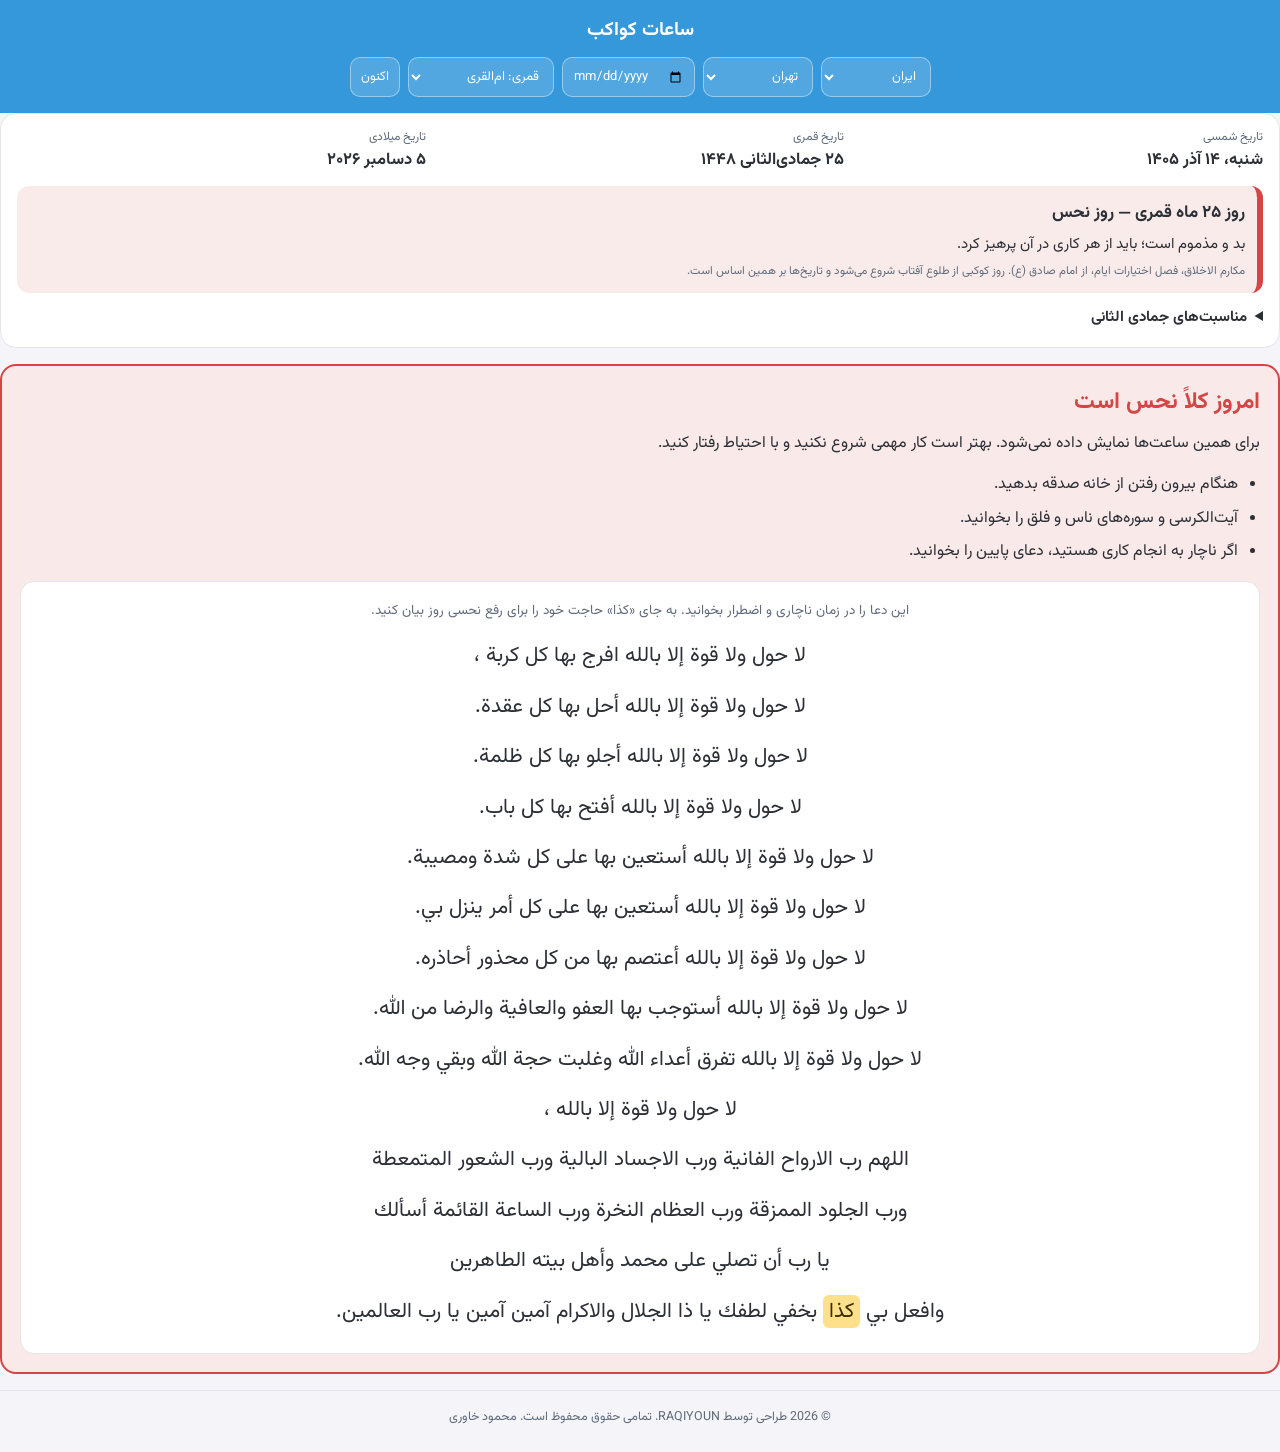
==== commit a5ace0e5: "Update index.html" ====
--- a/index.html
+++ b/index.html
@@ -32,18 +32,7 @@
 .ioshint button{font:inherit;font-size:20px;background:none;border:0;color:#fff;cursor:pointer;line-height:1}
 footer{text-align:center;color:var(--mut);font-size:12.5px;line-height:2;padding:14px 12px calc(22px + env(safe-area-inset-bottom,0px));border-top:1px solid var(--line);margin-top:8px}
 
-/* خلاصه به تفکیک سعد / نحس / میانه */
-.kinds{display:grid;grid-template-columns:repeat(auto-fit,minmax(240px,1fr));gap:10px;margin-bottom:16px}
-.kb{background:color-mix(in srgb,var(--c) 10%,var(--card));border:1px solid var(--line);border-top:5px solid var(--c);border-radius:14px;padding:10px 12px}
-.kb h3{margin:0 0 6px;font-size:16.5px;color:var(--c)}
-.kb h3 small{font-size:12px;color:var(--mut);font-weight:400}
-.kb ul{list-style:none;margin:0;padding:0}
-.kb li{padding:5px 0;border-top:1px dashed var(--line);font-size:14.5px;line-height:1.9}
-.kb li:first-child{border-top:0}
-.kb .rg{display:block;font-weight:700;font-variant-numeric:tabular-nums}
-.kb .rg i{font-style:normal;font-weight:400;color:var(--mut);font-size:11.5px}
-.kb .pn{display:block;font-size:13px;color:var(--mut)}
-main{max-width:820px;margin:0 auto;padding:16px 12px 28px}
+
 
 /* کارت تاریخ */
 .dates{background:var(--card);border:1px solid var(--line);border-radius:16px;padding:14px 16px;margin-bottom:16px}
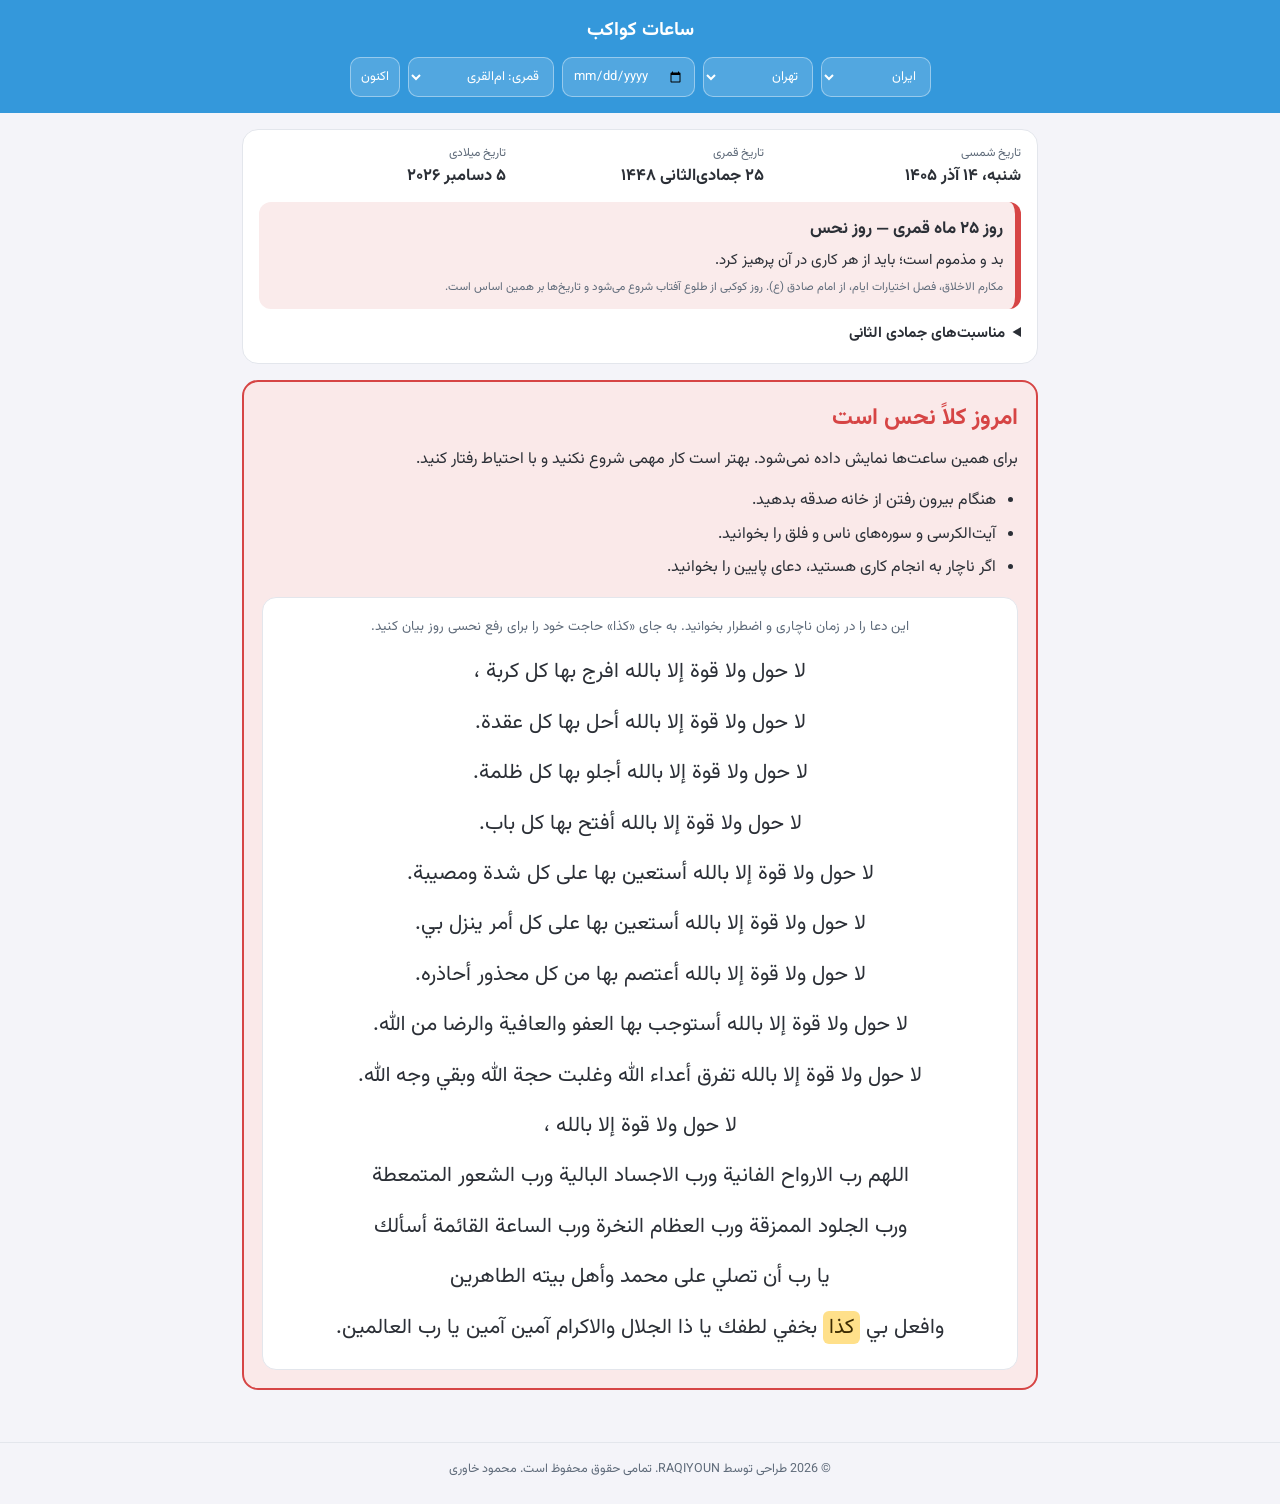
==== commit cde8471e: "Update index.html" ====
--- a/index.html
+++ b/index.html
@@ -30,9 +30,7 @@
 .ctl button[hidden],.ioshint[hidden]{display:none}
 .ioshint{display:flex;gap:10px;align-items:center;justify-content:center;margin:12px auto 0;max-width:560px;background:#ffffff26;border:1px solid #ffffff66;border-radius:12px;padding:8px 12px;font-size:13px;line-height:1.9}
 .ioshint button{font:inherit;font-size:20px;background:none;border:0;color:#fff;cursor:pointer;line-height:1}
-footer{text-align:center;color:var(--mut);font-size:12.5px;line-height:2;padding:14px 12px calc(22px + env(safe-area-inset-bottom,0px));border-top:1px solid var(--line);margin-top:8px}
-
-
+footer{text-align:center;color:var(--mut);font-size:12.5px;line-height:2;padding:14px 12px calc(22px + env(safe-area-inset-bottom,0px));border-top:1px solid var(--line);margin-top:8px}main{max-width:820px;margin:0 auto;padding:16px 12px 28px}
 
 /* کارت تاریخ */
 .dates{background:var(--card);border:1px solid var(--line);border-radius:16px;padding:14px 16px;margin-bottom:16px}
@@ -286,14 +284,7 @@
  let now='';
  if(cur>=0){const h=H[cur],pd=Math.ceil((h.b-ref)/6e4);
   now=`<section class="now ${h.f.k}"><div class="t"><small>اکنون در ${c[0]} · ${tf.format(ref)}</small><h2>ساعت ${h.p}</h2><span class="tg">${h.f.t}</span><p>${h.f.s}</p><p><small>${h.f.n}</small></p><p><small>${fa(pd)} دقیقه تا پایان این ساعت</small></p></div>${figs(h.p)}</section>`;}
- const KN={g:'ساعات سعد',b:'ساعات نحس',m:'ساعات میانه'};
- const kindsHtml='<section class="kinds">'+['g','b','m'].map(k=>{
-  const segs=[];
-  H.forEach(h=>{if(h.f.k!==k)return;const l=segs[segs.length-1];
-   if(l&&l.end===h.i-1){l.end=h.i;l.b=h.b;l.ps.push(h.p);}else segs.push({end:h.i,a:h.a,b:h.b,ps:[h.p]});});
-  const tot=segs.reduce((n,s)=>n+s.ps.length,0);
-  return `<div class="kb ${k}"><h3>${KN[k]} <small>${fa(tot)} ساعت</small></h3><ul>${segs.map(s=>`<li><span class="rg">از <bdi dir="ltr">${T(s.a)}</bdi> تا <bdi dir="ltr">${T(s.b)}</bdi></span><span class="pn">${s.ps.join('، ')}</span></li>`).join('')}</ul></div>`;}).join('')+'</section>';
- html+=kindsHtml+now+`<section class="sumbox">${chipsFor(0,12,'ساعات روز','طلوع '+tf.format(r.r0)+' — غروب '+tf.format(r.s))}${chipsFor(12,24,'ساعات شب','تا طلوع بعدی '+tf.format(r.r1))}</section>`;
+ html+=now+`<section class="sumbox">${chipsFor(0,12,'ساعات روز','طلوع '+tf.format(r.r0)+' — غروب '+tf.format(r.s))}${chipsFor(12,24,'ساعات شب','تا طلوع بعدی '+tf.format(r.r1))}</section>`;
  let rows='';
  H.forEach(h=>{
   if(h.i===0)rows+=`<div class="sun"><span>ساعات روز</span><span>طلوع ${tf.format(r.r0)} — غروب ${tf.format(r.s)}</span></div>`;
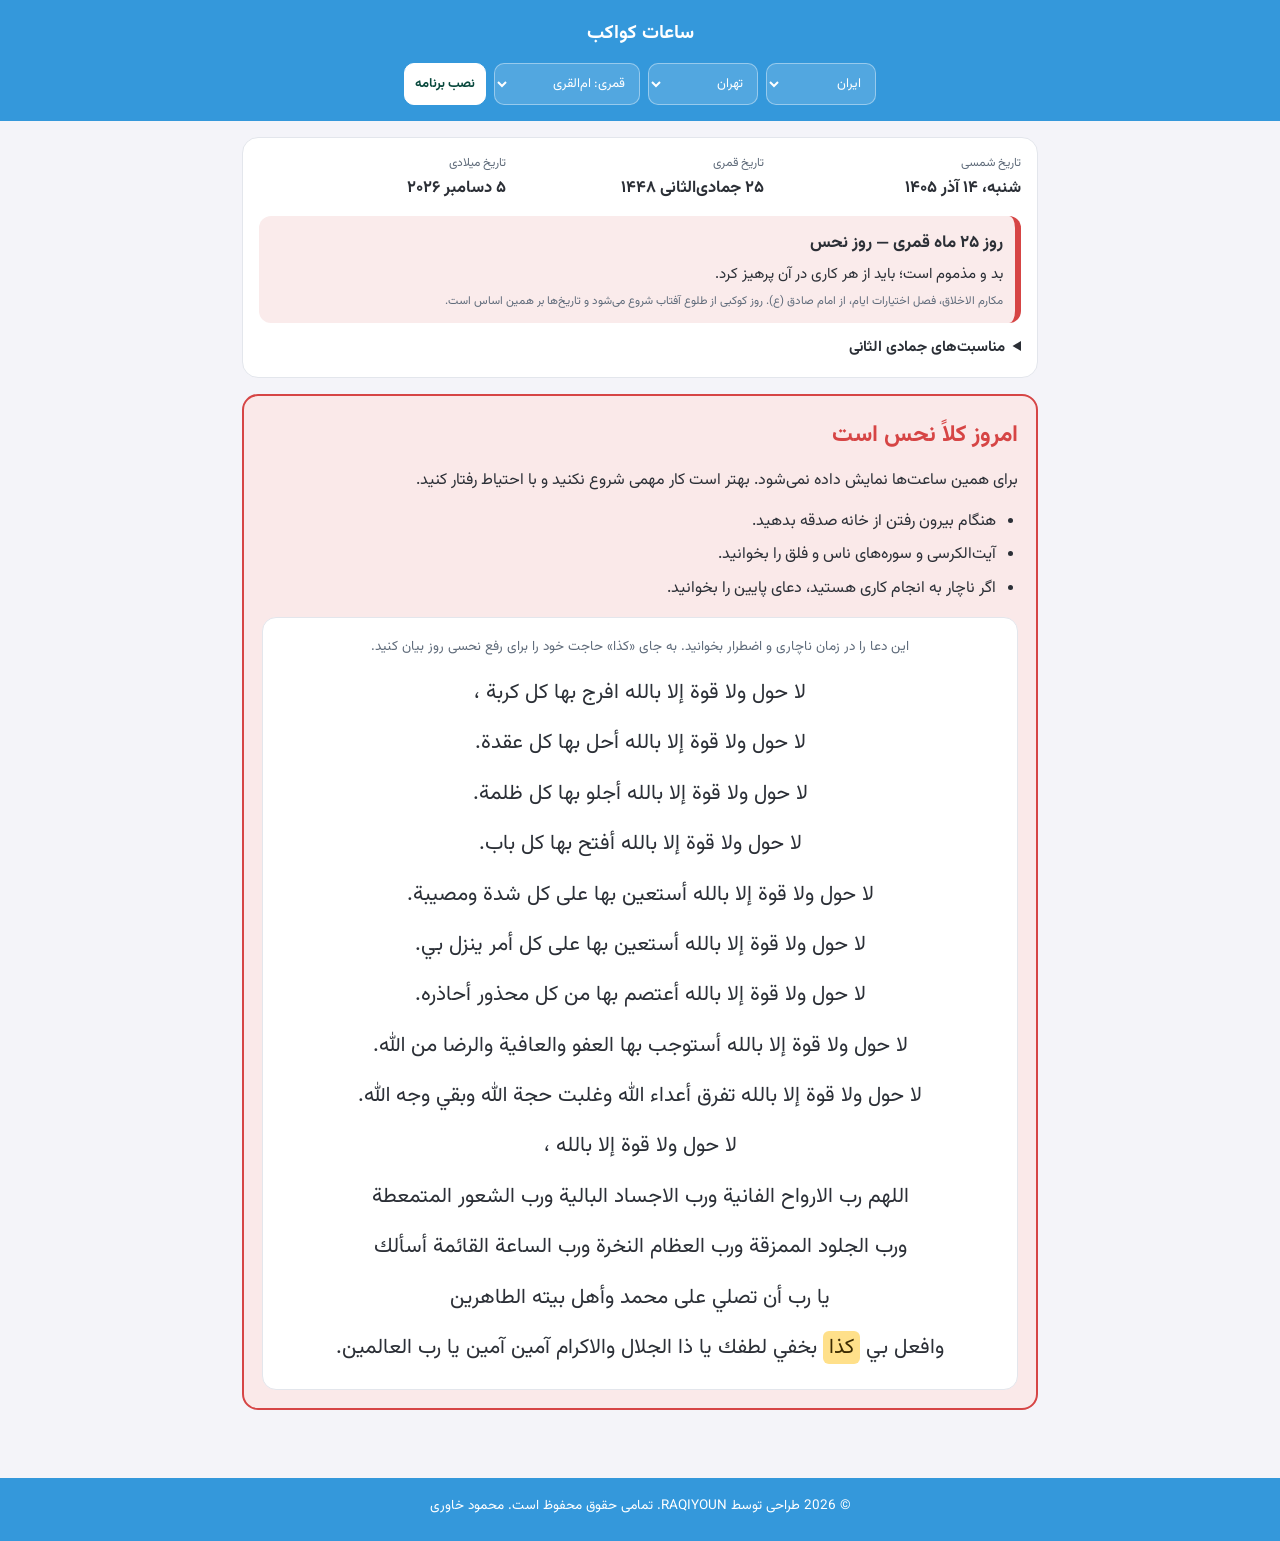
==== commit a11db8fe: "Rename index (10).html to index.html" ====
--- a/index.html
+++ b/index.html
@@ -9,110 +9,14 @@
 <meta name="apple-mobile-web-app-capable" content="yes">
 <meta name="apple-mobile-web-app-title" content="ساعات کواکب">
 <meta name="apple-mobile-web-app-status-bar-style" content="default">
-<link rel="manifest" id="mf">
-<link rel="apple-touch-icon" id="ati">
+<link rel="manifest" href="manifest.webmanifest">
+<link rel="apple-touch-icon" href="icon-180.png">
 <link href="https://fonts.googleapis.com/css2?family=Vazirmatn:wght@400;700&display=swap" rel="stylesheet">
-<style>
-:root{--bg:#f4f4f9;--card:#fff;--ink:#2b2f36;--mut:#5f6b7a;--line:#e3e6ec;--brand:#3498db;--teal:#0f6e5f;--gold:#cfa54a;
-box-sizing:border-box;padding-top:env(safe-area-inset-top,0px);padding-bottom:env(safe-area-inset-bottom,0px)}
-@media (prefers-color-scheme:dark){:root:not([data-theme="light"]){--bg:#13161c;--card:#1c212b;--ink:#e6e9ef;--mut:#a3aebd;--line:#2c3340}}
-:root[data-theme="dark"]{--bg:#13161c;--card:#1c212b;--ink:#e6e9ef;--mut:#a3aebd;--line:#2c3340}
-html{scroll-padding-top:env(safe-area-inset-top,0px)}
-*{box-sizing:border-box}
-body{margin:0;background:var(--bg);color:var(--ink);font-family:'Vazirmatn',Tahoma,sans-serif}
-.g{--c:#1f9d6b}.b{--c:#d64545}.m{--c:#c98a1b}
-header{background:var(--brand);color:#fff;padding:16px 14px;text-align:center}
-header h1{margin:0;font-size:19px}
-.ctl{display:flex;gap:8px;flex-wrap:wrap;justify-content:center;margin-top:12px}
-.ctl select,.ctl input,.ctl button{font:inherit;font-size:13px;padding:8px 10px;border-radius:10px;border:1px solid #ffffff66;background:#ffffff26;color:#fff;min-width:110px}
-.ctl select option{color:#222}
-.ctl button{cursor:pointer;min-width:0}
-.ctl button[hidden],.ioshint[hidden]{display:none}
-.ioshint{display:flex;gap:10px;align-items:center;justify-content:center;margin:12px auto 0;max-width:560px;background:#ffffff26;border:1px solid #ffffff66;border-radius:12px;padding:8px 12px;font-size:13px;line-height:1.9}
-.ioshint button{font:inherit;font-size:20px;background:none;border:0;color:#fff;cursor:pointer;line-height:1}
-footer{text-align:center;color:var(--mut);font-size:12.5px;line-height:2;padding:14px 12px calc(22px + env(safe-area-inset-bottom,0px));border-top:1px solid var(--line);margin-top:8px}main{max-width:820px;margin:0 auto;padding:16px 12px 28px}
-
-/* کارت تاریخ */
-.dates{background:var(--card);border:1px solid var(--line);border-radius:16px;padding:14px 16px;margin-bottom:16px}
-.dates .grid{display:grid;grid-template-columns:repeat(auto-fit,minmax(200px,1fr));gap:10px}
-.dates .dt small{display:block;font-size:12px;color:var(--mut)}
-.dates .dt b{font-size:16.5px;line-height:1.7}
-.dates .lunar{margin-top:12px;padding:10px 12px;border-radius:12px;border-right:6px solid var(--c);background:color-mix(in srgb,var(--c) 11%,var(--card));font-size:15px;line-height:2}
-.dates .lunar strong{font-size:17px}
-.dates .src{font-size:11.5px;color:var(--mut)}
-.occ{margin-top:12px;padding:10px 12px;border-radius:12px;border-right:6px solid var(--gold);background:color-mix(in srgb,var(--gold) 16%,var(--card));font-size:16px;line-height:2}
-.occ strong{font-size:17px}
-.occ ul,.mev ul{margin:4px 0 0;padding:0 18px 0 0;list-style:none}
-.occ li.x,.mev li.x{text-decoration:line-through;opacity:.7}
-.occ small,.mev small{font-size:12px;text-decoration:none;display:inline-block}
-.mev{margin-top:10px;font-size:14.5px;line-height:2}
-.mev summary{cursor:pointer;font-weight:700;font-size:15px}
-.mev li{padding:2px 6px;border-radius:8px}
-.mev li[data-t]{background:color-mix(in srgb,var(--gold) 22%,var(--card))}
-.mev li b{display:inline-block;min-width:26px;color:var(--teal)}
-
-/* هشدار نحس / ممزوج */
-.alert{border:2px solid var(--c);background:color-mix(in srgb,var(--c) 12%,var(--card));border-radius:16px;padding:18px;margin-bottom:16px}
-.alert h2{margin:0 0 8px;font-size:23px;color:var(--c)}
-.alert p{margin:6px 0;font-size:16px;line-height:2}
-.alert ul{margin:8px 0;padding:0 22px 0 0;font-size:16px;line-height:2.1}
-.pray{background:var(--card);border:1px solid var(--line);border-radius:14px;padding:16px 12px;margin-top:12px;text-align:center}
-.pray .ph{font-size:13.5px;color:var(--mut);line-height:1.9;margin-bottom:8px}
-.pray .tx{font-size:21px;line-height:2.4}
-.pray mark{background:#ffe08a;color:#3b2a00;border-radius:6px;padding:0 6px}
-
-/* اکنون */
-.now{background:linear-gradient(160deg,#0f6e5f,#0a4a3e);border:1px solid var(--gold);border-radius:16px;color:#fbf3dd;padding:18px;display:flex;gap:16px;align-items:center;flex-wrap:wrap;margin-bottom:16px}
-.now .t{flex:1;min-width:200px}
-.now h2{margin:0 0 6px;font-size:28px;color:#f1d38a}
-.now .tg{display:inline-block;background:#fbf3dd22;border:1px solid #f1d38a88;border-radius:999px;padding:1px 12px;font-size:14px;margin-bottom:6px}
-.now p{margin:5px 0;font-size:16px;line-height:2}
-.now small{opacity:.85;font-size:13px}
-.figs{display:flex;gap:12px}
-.fig{text-align:center;font-size:11px}
-.fig svg{display:block;margin:0 auto 2px}
-
-/* خلاصه ساعات */
-.sumbox{background:var(--card);border:1px solid var(--line);border-radius:16px;padding:14px;margin-bottom:16px}
-.sumbox h3{margin:0 0 4px;font-size:16px}
-.sumbox .cnt{display:flex;gap:14px;flex-wrap:wrap;font-size:13px;color:var(--mut);margin-bottom:8px}
-.sumbox .cnt span{display:inline-flex;align-items:center;gap:5px}
-.sumbox .cnt i{width:11px;height:11px;border-radius:50%;background:var(--c);display:inline-block}
-.chips{display:grid;grid-template-columns:repeat(auto-fill,minmax(120px,1fr));gap:6px;margin-bottom:14px}
-.chips:last-child{margin-bottom:0}
-.chip{font:inherit;cursor:pointer;color:var(--ink);text-align:center;padding:7px 4px;border-radius:12px;border:1px solid var(--c);background:color-mix(in srgb,var(--c) 14%,var(--card));line-height:1.55;position:relative}
-.chip small{position:absolute;top:3px;right:6px;font-size:10px;color:var(--mut)}
-.chip b{display:block;font-size:15px}
-.chip span{display:block;font-size:12px;direction:ltr;font-variant-numeric:tabular-nums}
-.chip em{display:block;font-style:normal;font-size:11px;color:var(--c);font-weight:700}
-.chip.cur{outline:3px solid var(--teal);outline-offset:1px}
-
-/* ردیف‌ها */
-.sun{display:flex;justify-content:space-between;flex-wrap:wrap;gap:4px;font-size:14.5px;font-weight:700;margin:18px 4px 8px}
-.sun span:last-child{color:var(--mut);font-weight:400;font-size:13px}
-.row{display:flex;align-items:center;gap:12px;padding:12px 14px;border-radius:14px;margin-bottom:8px;border:1px solid var(--line);border-right:7px solid var(--c);background:color-mix(in srgb,var(--c) 9%,var(--card));scroll-margin-top:90px}
-.row.cur{outline:3px solid var(--teal);outline-offset:1px}
-.row .tm{min-width:132px;font-size:14px;direction:ltr;text-align:right;font-variant-numeric:tabular-nums}
-.row .tm i{font-style:normal;color:var(--mut);font-size:11.5px}
-.row .pl{flex:1}
-.row .hd{display:flex;align-items:center;gap:8px;flex-wrap:wrap}
-.row .hd b{font-size:19px}
-.tag{font-size:12.5px;font-weight:700;color:#fff;background:var(--c);border-radius:999px;padding:1px 10px}
-.row .ds{font-size:15px;line-height:1.95;margin-top:2px}
-.row .nt{font-size:13.5px;color:var(--mut);line-height:1.9}
-.row .figs{gap:6px}
-.row .fig{font-size:10px}
-.msg{padding:24px;text-align:center;color:var(--mut)}
-.note{font-size:12px;color:var(--mut);margin-top:16px;line-height:2}
-svg circle{fill:var(--gold)}
-.row svg circle{fill:var(--teal)}
-@media (max-width:520px){.row{flex-wrap:wrap}.row .tm{min-width:100%}}
-</style>
+<link rel="stylesheet" href="style.css">
 </head>
 <body>
 <header><h1>ساعات کواکب</h1>
-<div class="ctl"><select id="co" aria-label="کشور"></select><select id="ci" aria-label="شهر"></select><input type="date" id="dt" aria-label="تاریخ"><select id="lu" aria-label="تنظیم تاریخ قمری"><option value="0">قمری: ام‌القری</option><option value="-1">قمری: یک روز عقب‌تر</option><option value="1">قمری: یک روز جلوتر</option></select><button id="td">اکنون</button><button id="ins" hidden>نصب برنامه</button></div>
-<div id="ioshint" class="ioshint" hidden><span>برای نصب روی آیفون: دکمه‌ی اشتراک‌گذاری (□↑) را بزنید و «افزودن به صفحه‌ی اصلی» را انتخاب کنید.</span><button id="iosx" aria-label="بستن">×</button></div></header>
+<div class="ctl"><select id="co" aria-label="کشور"></select><select id="ci" aria-label="شهر"></select><select id="lu" aria-label="تنظیم تاریخ قمری"><option value="0">قمری: ام‌القری</option><option value="-1">قمری: یک روز عقب‌تر</option><option value="1">قمری: یک روز جلوتر</option></select><button id="ins" hidden>نصب برنامه</button></div></header>
 <main id="out"></main>
 <footer>© 2026 طراحی توسط RAQIYOUN. تمامی حقوق محفوظ است. محمود خاوری</footer>
 <script id="core">
@@ -214,7 +118,7 @@
 [[7,'شهادت امام باقر (ع) (سال ۱۱۴ قمری)'],[10,'عید قربان'],[15,'ولادت امام هادی (ع) (سال ۲۱۲ قمری)'],[18,'عید غدیر (سال ۱۰ قمری)']]];
 </script>
 <script>
-const $=id=>document.getElementById(id),co=$('co'),ci=$('ci'),dt=$('dt'),lu=$('lu'),out=$('out');
+const $=id=>document.getElementById(id),co=$('co'),ci=$('ci'),lu=$('lu'),out=$('out');
 const fa=n=>n.toLocaleString('fa-IR');
 let mevOpen=false;
 out.addEventListener('toggle',e=>{if(e.target.classList&&e.target.classList.contains('mev'))mevOpen=e.target.open},true);
@@ -229,14 +133,13 @@
 const figs=p=>'<div class="figs">'+FIG[p].map(f=>fig(f[1],f[0])).join('')+'</div>';
 const prayerBox=()=>`<div class="pray"><div class="ph">این دعا را در زمان ناچاری و اضطرار بخوانید. به جای «کذا» حاجت خود را برای رفع نحسی روز بیان کنید.</div><div class="tx" dir="rtl" lang="ar">${PR.join('<br>').replace('كذا','<mark>كذا</mark>')}</div></div>`;
 const advice=`<ul><li>هنگام بیرون رفتن از خانه صدقه بدهید.</li><li>آیت‌الکرسی و سوره‌های ناس و فلق را بخوانید.</li><li>اگر ناچار به انجام کاری هستید، دعای پایین را بخوانید.</li></ul>`;
-function render(scroll){
+function render(){
  const c=CT[co.value][ci.value],tz=c[3],lat=c[1],lon=c[2];
  const tf=new Intl.DateTimeFormat('en-GB',{hour:'2-digit',minute:'2-digit',hourCycle:'h23',timeZone:tz});
  const wf=new Intl.DateTimeFormat('fa',{weekday:'long',timeZone:tz}),kf=new Intl.DateTimeFormat('en-CA',{timeZone:tz});
  const wk=new Intl.DateTimeFormat('en-US',{weekday:'short',timeZone:tz});
  const fm=(loc,o,t)=>{const p=new Intl.DateTimeFormat(loc,{...o,timeZone:tz}).formatToParts(t),g=k=>(p.find(x=>x.type===k)||{}).value||'';return (g('weekday')?g('weekday')+'، ':'')+g('day')+' '+g('month')+' '+g('year');};
- let ref=Date.now();
- if(dt.value){const[y,m,d]=dt.value.split('-').map(Number);ref=Date.UTC(y,m-1,d,12)-lon/15*36e5;}
+ const ref=Date.now();
  const r=compute(ref,lat,lon);
  if(!r){out.innerHTML='<div class="msg">در این تاریخ و مکان طلوع و غروب مشخصی وجود ندارد.</div>';return;}
 
@@ -273,7 +176,7 @@
  const H=[];let cur=-1;
  for(let i=0;i<24;i++){
   const a=i<12?r.r0+i*dl:r.s+(i-12)*nl,b=i<12?r.r0+(i+1)*dl:r.s+(i-11)*nl,p=CH[(st+i)%7];
-  const on=!dt.value&&ref>=a&&ref<b;if(on)cur=i;
+  const on=ref>=a&&ref<b;if(on)cur=i;
   H.push({i,a,b,p,on,f:INFO[p]});
  }
  const chipsFor=(from,to,title,sub)=>{
@@ -294,40 +197,42 @@
  out.innerHTML=html+rows+'<p class="note">ساعات روز و شب هر کدام به ۱۲ قسمت مساوی تقسیم شده‌اند، پس طول ساعت‌ها ثابت نیست. روز کوکبی از طلوع آغاز می‌شود و اولین ساعت آن به کوکب همان روز هفته تعلق دارد. نسبت شکل‌ها به کواکب بر پایه‌ی جدول نیت‌رمل است؛ راس و ذنب جزو کواکب هفت‌گانه‌ی ساعات نیستند. تاریخ قمری بر پایه‌ی تقویم ام‌القری محاسبه می‌شود و ممکن است با رؤیت هلال در ایران یک روز تفاوت داشته باشد؛ در این صورت از منوی بالای صفحه آن را یک روز جابه‌جا کنید. زمان طلوع و غروب محاسبه‌ای است و ممکن است یکی دو دقیقه با تقویم‌های دیگر تفاوت داشته باشد.</p>';
 }
 out.addEventListener('click',e=>{const b=e.target.closest('.chip');if(!b)return;const el=$('h'+b.dataset.i);if(el)el.scrollIntoView({behavior:'smooth',block:'center'});});
-co.onchange=()=>{fillCities();render(1)};ci.onchange=()=>render(1);dt.onchange=()=>render(1);
-lu.onchange=()=>{adj=+lu.value;try{localStorage.setItem('adj',String(adj))}catch(e){}render(0)};
-$('td').onclick=()=>{dt.value='';render(1)};
-render(1);setInterval(()=>{if(!dt.value)render(0)},30000);
-</script>
-<script id="pwa">
+co.onchange=()=>{fillCities();render()};ci.onchange=render;
+lu.onchange=()=>{adj=+lu.value;try{localStorage.setItem('adj',String(adj))}catch(e){}render()};
+render();setInterval(render,30000);
+</script>
+<script id="app">
 (function(){
- const web=/^https?:$/.test(location.protocol);
- try{
-  const mk=s=>{const c=document.createElement('canvas');c.width=c.height=s;const x=c.getContext('2d'),k=s/512;
-   x.fillStyle='#0f6e5f';x.fillRect(0,0,s,s);
-   x.strokeStyle='#cfa54a';x.lineWidth=14*k;x.beginPath();x.arc(256*k,256*k,200*k,0,7);x.stroke();
-   x.fillStyle='#f1d38a';
-   [[1,0],[2,1],[1,2],[2,3]].forEach(([n,r])=>{const y=(148+r*72)*k;(n===1?[256]:[206,306]).forEach(cx=>{x.beginPath();x.arc(cx*k,y,24*k,0,7);x.fill();});});
-   return c.toDataURL('image/png');};
-  const p512=mk(512),p192=mk(192),p180=mk(180);
-  document.getElementById('ati').href=p180;
-  if(web){
-   const m={name:'ساعات کواکب',short_name:'ساعات کواکب',lang:'fa',dir:'rtl',display:'standalone',background_color:'#0f6e5f',theme_color:'#3498db',start_url:location.href.split('#')[0],icons:[{src:p192,sizes:'192x192',type:'image/png',purpose:'any'},{src:p512,sizes:'512x512',type:'image/png',purpose:'any'}]};
-   document.getElementById('mf').href=URL.createObjectURL(new Blob([JSON.stringify(m)],{type:'application/manifest+json'}));
-  }
- }catch(e){}
- if(web&&'serviceWorker' in navigator)navigator.serviceWorker.register('sw.js').catch(()=>{});
- let ip=null;const ib=document.getElementById('ins');
- addEventListener('beforeinstallprompt',e=>{e.preventDefault();ip=e;ib.hidden=false;});
- ib.onclick=async()=>{if(!ip)return;ip.prompt();try{await ip.userChoice}catch(e){}ip=null;ib.hidden=true;};
- addEventListener('appinstalled',()=>{ib.hidden=true;});
- const ios=/iphone|ipad|ipod/i.test(navigator.userAgent)||(navigator.platform==='MacIntel'&&navigator.maxTouchPoints>1);
- const standalone=navigator.standalone||matchMedia('(display-mode: standalone)').matches;
- let seen=false;try{seen=localStorage.getItem('iosHint')==='1'}catch(e){}
- if(ios&&!standalone&&!seen){
-  document.getElementById('ioshint').hidden=false;
-  document.getElementById('iosx').onclick=()=>{document.getElementById('ioshint').hidden=true;try{localStorage.setItem('iosHint','1')}catch(e){}};
- }
+const ok=t=>/^(INPUT|SELECT|TEXTAREA)$/.test(t.tagName);
+/* جلوگیری از کپی (بازدارنده است، نه قفل کامل) */
+['copy','cut','contextmenu','dragstart','selectstart'].forEach(t=>document.addEventListener(t,e=>{if(!ok(e.target))e.preventDefault()}));
+document.addEventListener('keydown',e=>{const m=e.ctrlKey||e.metaKey,k=(e.key||'').toLowerCase();
+ if(e.key==='F12'||(m&&e.shiftKey&&['i','j','c','k'].includes(k))||(!ok(e.target)&&m&&['u','s','a','c','x'].includes(k)))e.preventDefault()},true);
+/* نصب برنامه */
+if(/^https?:$/.test(location.protocol)&&'serviceWorker' in navigator)navigator.serviceWorker.register('sw.js').catch(()=>{});
+const ib=$('ins'),standalone=navigator.standalone||matchMedia('(display-mode: standalone)').matches;let dp=null;
+addEventListener('beforeinstallprompt',e=>{e.preventDefault();dp=e});
+addEventListener('appinstalled',()=>{ib.hidden=true;dp=null});
+if(!standalone)ib.hidden=false;
+function guide(){
+ const ua=navigator.userAgent,ios=/iphone|ipad|ipod/i.test(ua)||(navigator.platform==='MacIntel'&&navigator.maxTouchPoints>1),and=/android/i.test(ua);
+ let t,s;
+ if(ios){t='نصب روی آیفون و آیپد';s=['در مرورگر Safari دکمه‌ی اشتراک‌گذاری (مربع با فلش رو به بالا) را بزنید.','گزینه‌ی «افزودن به صفحه‌ی اصلی» (Add to Home Screen) را انتخاب کنید.','در بالای صفحه «افزودن» (Add) را بزنید.']}
+ else if(and){t='نصب روی اندروید';s=['منوی سه‌نقطه‌ی مرورگر (⋮) را بزنید.','«نصب برنامه» (Install app) یا «افزودن به صفحه‌ی اصلی» را انتخاب کنید.','نصب را تأیید کنید.']}
+ else{t='نصب روی لپ‌تاپ و کامپیوتر';s=['در Chrome یا Edge آیکون نصب را در سمت راست نوار آدرس بزنید.','اگر آیکون را ندیدید، از منوی ⋮ مرورگر گزینه‌ی «نصب» (Install) را انتخاب کنید.','نصب را تأیید کنید.']}
+ if(!isSecureContext)s.push('نصب فقط وقتی کار می‌کند که صفحه با https باز شده باشد.');
+ const o=document.createElement('div');o.className='ig';
+ o.innerHTML='<div role="dialog"><h3>'+t+'</h3><ol>'+s.map(x=>'<li>'+x+'</li>').join('')+'</ol><button>متوجه شدم</button></div>';
+ o.onclick=e=>{if(e.target===o||e.target.tagName==='BUTTON')o.remove()};document.body.appendChild(o);
+}
+ib.onclick=async()=>{if(dp){dp.prompt();try{await dp.userChoice}catch(e){}dp=null;return}guide()};
+/* دکمه‌ی رفتن به ساعت جاری */
+const go=document.createElement('button');go.id='gonow';go.hidden=true;document.body.appendChild(go);
+go.onclick=()=>{const el=document.querySelector('.row.cur');if(el)el.scrollIntoView({behavior:'smooth',block:'center'})};
+function chk(){const el=document.querySelector('.row.cur');if(!el){go.hidden=true;return}
+ const r=el.getBoundingClientRect(),vis=r.bottom>0&&r.top<innerHeight;go.hidden=vis;go.textContent=r.top>=innerHeight?'ساعت جاری ↓':'ساعت جاری ↑'}
+addEventListener('scroll',chk,{passive:true});addEventListener('resize',chk);
+new MutationObserver(chk).observe(out,{childList:true});chk();
 })();
 </script>
 </body>
--- a/style.css
+++ b/style.css
@@ -0,0 +1,135 @@
+:root{--bg:#f4f4f9;--card:#fff;--ink:#2b2f36;--mut:#5f6b7a;--line:#e3e6ec;--brand:#3498db;--teal:#0f6e5f;--gold:#cfa54a;
+box-sizing:border-box;padding-top:env(safe-area-inset-top,0px);padding-bottom:env(safe-area-inset-bottom,0px)}
+@media (prefers-color-scheme:dark){:root:not([data-theme="light"]){--bg:#13161c;--card:#1c212b;--ink:#e6e9ef;--mut:#a3aebd;--line:#2c3340}}
+:root[data-theme="dark"]{--bg:#13161c;--card:#1c212b;--ink:#e6e9ef;--mut:#a3aebd;--line:#2c3340}
+html{scroll-padding-top:env(safe-area-inset-top,0px)}
+*{box-sizing:border-box}
+body{margin:0;background:var(--bg);color:var(--ink);font-family:'Vazirmatn',Tahoma,sans-serif}
+.g{--c:#1f9d6b}.b{--c:#d64545}.m{--c:#c98a1b}
+header{background:var(--brand);color:#fff;padding:16px 14px;text-align:center}
+header h1{margin:0;font-size:19px}
+.ctl{display:flex;gap:8px;flex-wrap:wrap;justify-content:center;margin-top:12px}
+.ctl select,.ctl input,.ctl button{font:inherit;font-size:13px;padding:8px 10px;border-radius:10px;border:1px solid #ffffff66;background:#ffffff26;color:#fff;min-width:110px}
+.ctl select option{color:#222}
+.ctl button{cursor:pointer;min-width:0}
+.ctl button[hidden]{display:none}
+footer{text-align:center;color:var(--mut);font-size:12.5px;line-height:2;padding:14px 12px calc(22px + env(safe-area-inset-bottom,0px));border-top:1px solid var(--line);margin-top:8px}main{max-width:820px;margin:0 auto;padding:16px 12px 28px}
+
+/* کارت تاریخ */
+.dates{background:var(--card);border:1px solid var(--line);border-radius:16px;padding:14px 16px;margin-bottom:16px}
+.dates .grid{display:grid;grid-template-columns:repeat(auto-fit,minmax(200px,1fr));gap:10px}
+.dates .dt small{display:block;font-size:12px;color:var(--mut)}
+.dates .dt b{font-size:16.5px;line-height:1.7}
+.dates .lunar{margin-top:12px;padding:10px 12px;border-radius:12px;border-right:6px solid var(--c);background:color-mix(in srgb,var(--c) 11%,var(--card));font-size:15px;line-height:2}
+.dates .lunar strong{font-size:17px}
+.dates .src{font-size:11.5px;color:var(--mut)}
+.occ{margin-top:12px;padding:10px 12px;border-radius:12px;border-right:6px solid var(--gold);background:color-mix(in srgb,var(--gold) 16%,var(--card));font-size:16px;line-height:2}
+.occ strong{font-size:17px}
+.occ ul,.mev ul{margin:4px 0 0;padding:0 18px 0 0;list-style:none}
+.occ li.x,.mev li.x{text-decoration:line-through;opacity:.7}
+.occ small,.mev small{font-size:12px;text-decoration:none;display:inline-block}
+.mev{margin-top:10px;font-size:14.5px;line-height:2}
+.mev summary{cursor:pointer;font-weight:700;font-size:15px}
+.mev li{padding:2px 6px;border-radius:8px}
+.mev li[data-t]{background:color-mix(in srgb,var(--gold) 22%,var(--card))}
+.mev li b{display:inline-block;min-width:26px;color:var(--teal)}
+
+/* هشدار نحس / ممزوج */
+.alert{border:2px solid var(--c);background:color-mix(in srgb,var(--c) 12%,var(--card));border-radius:16px;padding:18px;margin-bottom:16px}
+.alert h2{margin:0 0 8px;font-size:23px;color:var(--c)}
+.alert p{margin:6px 0;font-size:16px;line-height:2}
+.alert ul{margin:8px 0;padding:0 22px 0 0;font-size:16px;line-height:2.1}
+.pray{background:var(--card);border:1px solid var(--line);border-radius:14px;padding:16px 12px;margin-top:12px;text-align:center}
+.pray .ph{font-size:13.5px;color:var(--mut);line-height:1.9;margin-bottom:8px}
+.pray .tx{font-size:21px;line-height:2.4}
+.pray mark{background:#ffe08a;color:#3b2a00;border-radius:6px;padding:0 6px}
+
+/* اکنون */
+.now{background:linear-gradient(160deg,#0f6e5f,#0a4a3e);border:1px solid var(--gold);border-radius:16px;color:#fbf3dd;padding:18px;display:flex;gap:16px;align-items:center;flex-wrap:wrap;margin-bottom:16px}
+.now .t{flex:1;min-width:200px}
+.now h2{margin:0 0 6px;font-size:28px;color:#f1d38a}
+.now .tg{display:inline-block;background:#fbf3dd22;border:1px solid #f1d38a88;border-radius:999px;padding:1px 12px;font-size:14px;margin-bottom:6px}
+.now p{margin:5px 0;font-size:16px;line-height:2}
+.now small{opacity:.85;font-size:13px}
+.figs{display:flex;gap:12px}
+.fig{text-align:center;font-size:11px}
+.fig svg{display:block;margin:0 auto 2px}
+
+/* خلاصه ساعات */
+.sumbox{background:var(--card);border:1px solid var(--line);border-radius:16px;padding:14px;margin-bottom:16px}
+.sumbox h3{margin:0 0 4px;font-size:16px}
+.sumbox .cnt{display:flex;gap:14px;flex-wrap:wrap;font-size:13px;color:var(--mut);margin-bottom:8px}
+.sumbox .cnt span{display:inline-flex;align-items:center;gap:5px}
+.sumbox .cnt i{width:11px;height:11px;border-radius:50%;background:var(--c);display:inline-block}
+.chips{display:grid;grid-template-columns:repeat(auto-fill,minmax(120px,1fr));gap:6px;margin-bottom:14px}
+.chips:last-child{margin-bottom:0}
+.chip{font:inherit;cursor:pointer;color:var(--ink);text-align:center;padding:7px 4px;border-radius:12px;border:1px solid var(--c);background:color-mix(in srgb,var(--c) 14%,var(--card));line-height:1.55;position:relative}
+.chip small{position:absolute;top:3px;right:6px;font-size:10px;color:var(--mut)}
+.chip b{display:block;font-size:15px}
+.chip span{display:block;font-size:12px;direction:ltr;font-variant-numeric:tabular-nums}
+.chip em{display:block;font-style:normal;font-size:11px;color:var(--c);font-weight:700}
+
+/* ردیف‌ها */
+.sun{display:flex;justify-content:space-between;flex-wrap:wrap;gap:4px;font-size:14.5px;font-weight:700;margin:18px 4px 8px}
+.sun span:last-child{color:var(--mut);font-weight:400;font-size:13px}
+.row{display:flex;align-items:center;gap:12px;padding:12px 14px;border-radius:14px;margin-bottom:8px;border:1px solid var(--line);border-right:7px solid var(--c);background:color-mix(in srgb,var(--c) 9%,var(--card));scroll-margin-top:90px}
+.row .tm{min-width:132px;font-size:14px;direction:ltr;text-align:right;font-variant-numeric:tabular-nums}
+.row .tm i{font-style:normal;color:var(--mut);font-size:11.5px}
+.row .pl{flex:1}
+.row .hd{display:flex;align-items:center;gap:8px;flex-wrap:wrap}
+.row .hd b{font-size:19px}
+.tag{font-size:12.5px;font-weight:700;color:#fff;background:var(--c);border-radius:999px;padding:1px 10px}
+.row .ds{font-size:15px;line-height:1.95;margin-top:2px}
+.row .nt{font-size:13.5px;color:var(--mut);line-height:1.9}
+.row .figs{gap:6px}
+.row .fig{font-size:10px}
+.msg{padding:24px;text-align:center;color:var(--mut)}
+.note{font-size:12px;color:var(--mut);margin-top:16px;line-height:2}
+svg circle{fill:var(--gold)}
+.row svg circle{fill:var(--teal)}
+@media (max-width:520px){.row{flex-wrap:wrap}.row .tm{min-width:100%}}
+
+/* خوانایی */
+body{font-size:16px;line-height:1.85;-webkit-text-size-adjust:100%}
+.row .hd b{font-size:20px}
+.row .tm{font-size:15px;font-weight:700}
+.row .ds{font-size:16px;color:var(--ink)}
+.row:not(.cur) .nt{display:none}
+.row .fig svg{width:22px;height:29px}
+.sumbox .chips{grid-template-columns:repeat(auto-fill,minmax(112px,1fr))}
+@media (max-width:520px){.sumbox .chips{grid-template-columns:repeat(3,1fr)}.chip b{font-size:14px}.chip span{font-size:11px}}
+
+/* هایلایت ساعت جاری */
+.row.cur{position:relative;margin:22px 0 16px;background:linear-gradient(120deg,#0a4a3e,#0f6e5f);color:#fff;border:3px solid #f1d38a;border-right:12px solid var(--c);transform:scale(1.02);box-shadow:0 0 0 5px rgba(241,211,138,.35),0 14px 34px rgba(0,0,0,.4);z-index:1;animation:nowp 2.4s ease-in-out infinite}
+.row.cur::before{content:"الان";position:absolute;top:-15px;left:14px;background:#f1d38a;color:#3b2a00;font-weight:700;font-size:14px;line-height:1.6;padding:1px 16px;border-radius:999px}
+.row.cur .ds,.row.cur .tm,.row.cur .hd b{color:#fff}
+.row.cur .nt,.row.cur .tm i{color:#d8efe9}
+.row.cur .tag{background:#fff;color:#0a4a3e}
+.row.cur svg circle{fill:#f1d38a}
+@keyframes nowp{50%{box-shadow:0 0 0 10px rgba(241,211,138,.15),0 14px 34px rgba(0,0,0,.4)}}
+@media (prefers-reduced-motion:reduce){.row.cur,.now .t>small::before{animation:none}}
+.chip.cur{background:var(--teal);color:#fff;border:2px solid #f1d38a;transform:scale(1.06);box-shadow:0 6px 16px rgba(0,0,0,.3);z-index:1}
+.chip.cur small,.chip.cur em{color:#fff}
+.chip.cur::after{content:"الان";display:block;font-size:11px;font-weight:700;color:#f1d38a}
+.now{border:2px solid #f1d38a;box-shadow:0 12px 32px rgba(15,110,95,.4)}
+.now h2{font-size:32px}
+.now .t>small::before{content:"";display:inline-block;width:10px;height:10px;margin-left:7px;border-radius:50%;background:#7cffb2;animation:blink 1.4s infinite}
+@keyframes blink{50%{opacity:.25}}
+#gonow{position:fixed;right:50%;transform:translateX(50%);bottom:calc(16px + env(safe-area-inset-bottom,0px));z-index:20;font:inherit;font-size:15px;font-weight:700;padding:10px 20px;border:2px solid #f1d38a;border-radius:999px;background:#0f6e5f;color:#fff;box-shadow:0 6px 18px rgba(0,0,0,.35);cursor:pointer}
+#gonow[hidden]{display:none}
+
+/* فوتر آبی */
+footer{background:var(--brand);color:#fff;border-top:0;margin-top:24px;font-size:13.5px}
+
+/* نصب */
+#ins{background:#fff!important;color:#0a4a3e!important;font-weight:700;border-color:#fff!important}
+.ig{position:fixed;inset:0;z-index:60;display:grid;place-items:center;padding:16px;background:rgba(0,0,0,.65)}
+.ig>div{width:100%;max-width:440px;background:var(--card);color:var(--ink);border-radius:18px;padding:20px;font-size:16px;line-height:2}
+.ig h3{margin:0 0 4px;font-size:20px}
+.ig ol{margin:8px 0;padding:0 22px 0 0}
+.ig button{width:100%;margin-top:12px;font:inherit;font-size:16px;padding:11px;border:0;border-radius:12px;background:var(--brand);color:#fff;cursor:pointer}
+
+/* جلوگیری از انتخاب و کپی */
+body{-webkit-user-select:none;user-select:none;-webkit-touch-callout:none}
+input,select{-webkit-user-select:auto;user-select:auto}
+img,svg{-webkit-user-drag:none}
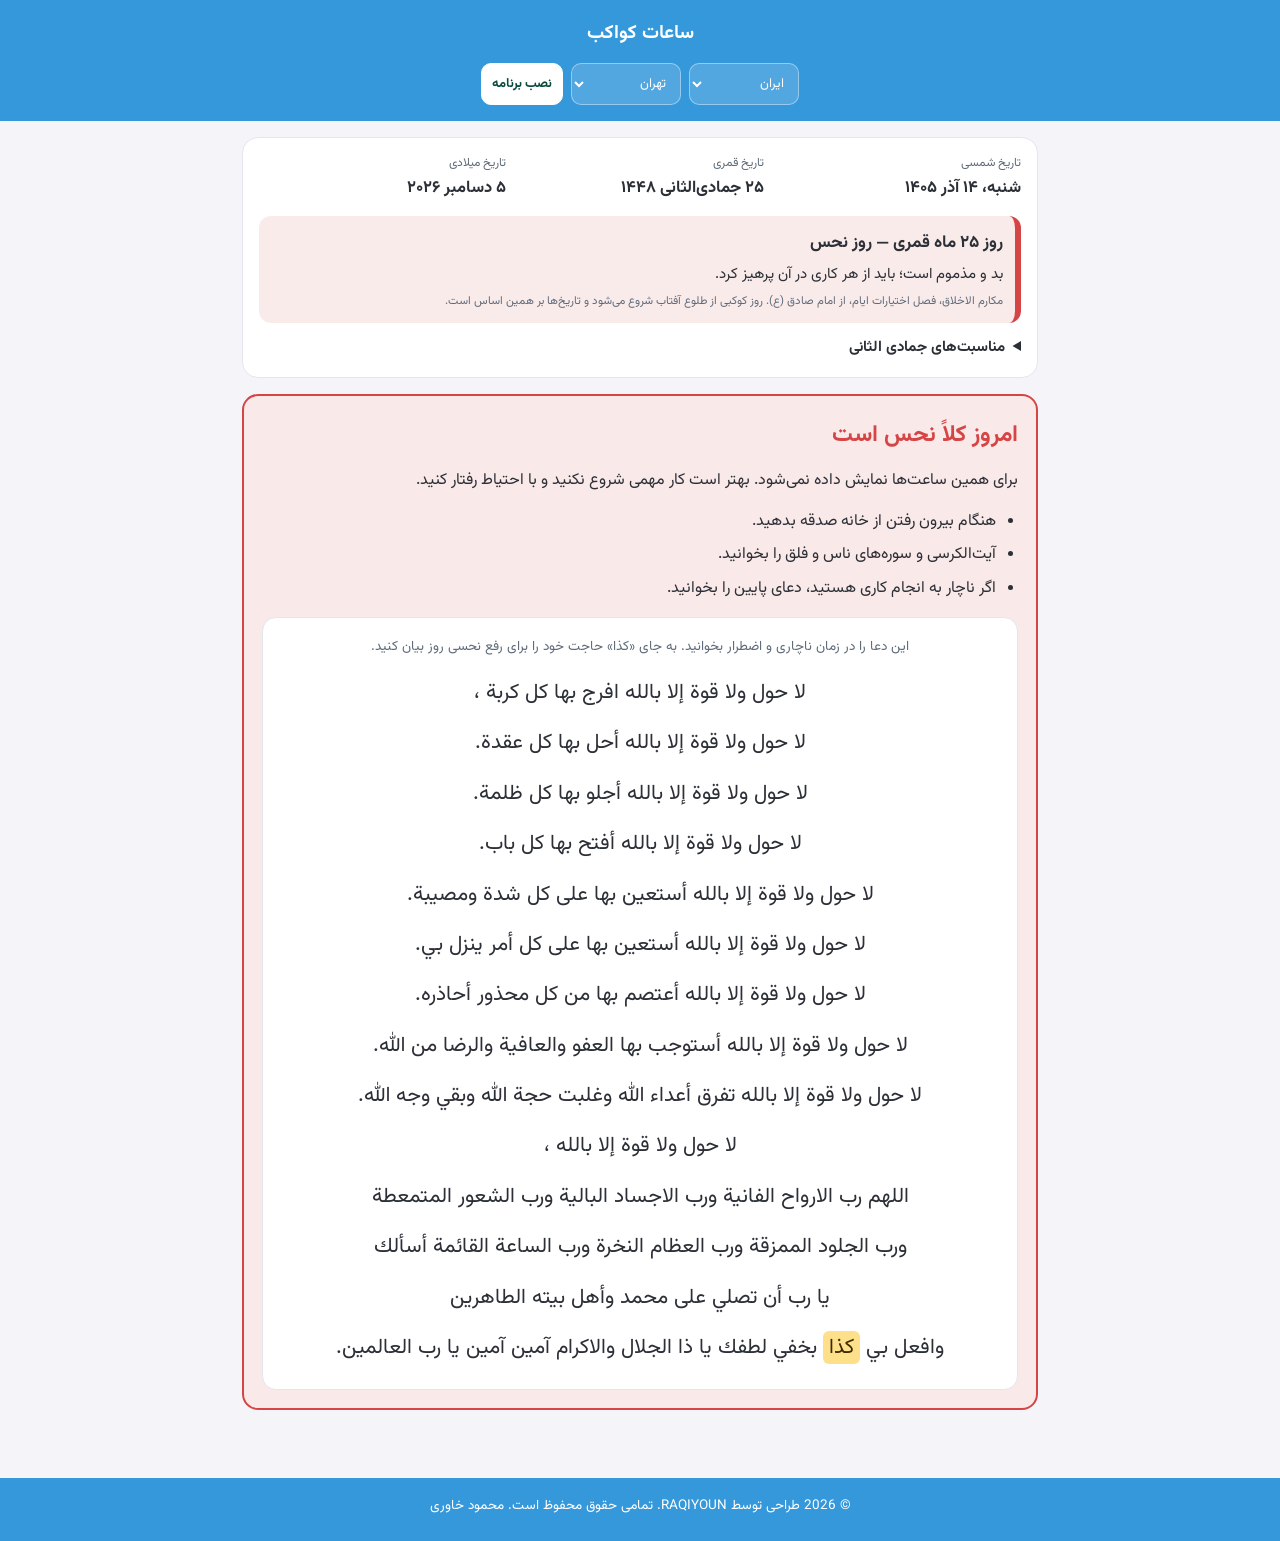
==== commit 8e85d0fa: "Update index.html" ====
--- a/index.html
+++ b/index.html
@@ -16,7 +16,7 @@
 </head>
 <body>
 <header><h1>ساعات کواکب</h1>
-<div class="ctl"><select id="co" aria-label="کشور"></select><select id="ci" aria-label="شهر"></select><select id="lu" aria-label="تنظیم تاریخ قمری"><option value="0">قمری: ام‌القری</option><option value="-1">قمری: یک روز عقب‌تر</option><option value="1">قمری: یک روز جلوتر</option></select><button id="ins" hidden>نصب برنامه</button></div></header>
+<div class="ctl"><select id="co" aria-label="کشور"></select><select id="ci" aria-label="شهر"></select><button id="ins" hidden>نصب برنامه</button></div></header>
 <main id="out"></main>
 <footer>© 2026 طراحی توسط RAQIYOUN. تمامی حقوق محفوظ است. محمود خاوری</footer>
 <script id="core">
@@ -118,12 +118,11 @@
 [[7,'شهادت امام باقر (ع) (سال ۱۱۴ قمری)'],[10,'عید قربان'],[15,'ولادت امام هادی (ع) (سال ۲۱۲ قمری)'],[18,'عید غدیر (سال ۱۰ قمری)']]];
 </script>
 <script>
-const $=id=>document.getElementById(id),co=$('co'),ci=$('ci'),lu=$('lu'),out=$('out');
+const $=id=>document.getElementById(id),co=$('co'),ci=$('ci'),out=$('out');
 const fa=n=>n.toLocaleString('fa-IR');
 let mevOpen=false;
 out.addEventListener('toggle',e=>{if(e.target.classList&&e.target.classList.contains('mev'))mevOpen=e.target.open},true);
-let adj=0;try{adj=+localStorage.getItem('adj')||0}catch(e){}
-lu.value=String(adj);
+const adj=0;
 Object.keys(CT).forEach(k=>co.add(new Option(k,k)));
 function fillCities(){ci.innerHTML='';CT[co.value].forEach((c,i)=>ci.add(new Option(c[0],i)));}
 fillCities();
@@ -194,11 +193,10 @@
   if(h.i===12)rows+=`<div class="sun"><span>ساعات شب</span><span>طلوع بعدی ${T(r.r1)}</span></div>`;
   rows+=`<div class="row ${h.f.k}${h.on?' cur':''}" id="h${h.i}"><div class="tm">${T(h.a)} - ${T(h.b)}</div><div class="pl"><div class="hd"><b>${h.p}</b><span class="tag">${h.f.t}</span></div><div class="ds">${h.f.s}</div><div class="nt">${h.f.n}</div></div>${figs(h.p)}</div>`;
  });
- out.innerHTML=html+rows+'<p class="note">ساعات روز و شب هر کدام به ۱۲ قسمت مساوی تقسیم شده‌اند، پس طول ساعت‌ها ثابت نیست. روز کوکبی از طلوع آغاز می‌شود و اولین ساعت آن به کوکب همان روز هفته تعلق دارد. نسبت شکل‌ها به کواکب بر پایه‌ی جدول نیت‌رمل است؛ راس و ذنب جزو کواکب هفت‌گانه‌ی ساعات نیستند. تاریخ قمری بر پایه‌ی تقویم ام‌القری محاسبه می‌شود و ممکن است با رؤیت هلال در ایران یک روز تفاوت داشته باشد؛ در این صورت از منوی بالای صفحه آن را یک روز جابه‌جا کنید. زمان طلوع و غروب محاسبه‌ای است و ممکن است یکی دو دقیقه با تقویم‌های دیگر تفاوت داشته باشد.</p>';
+ out.innerHTML=html+rows+'<p class="note">ساعات روز و شب هر کدام به ۱۲ قسمت مساوی تقسیم شده‌اند، پس طول ساعت‌ها ثابت نیست. روز کوکبی از طلوع آغاز می‌شود و اولین ساعت آن به کوکب همان روز هفته تعلق دارد. نسبت شکل‌ها به کواکب بر پایه‌ی جدول نیت‌رمل است؛ راس و ذنب جزو کواکب هفت‌گانه‌ی ساعات نیستند. تاریخ قمری بر پایه‌ی تقویم ام‌القری محاسبه می‌شود و ممکن است با رؤیت هلال در ایران یک روز تفاوت داشته باشد. زمان طلوع و غروب محاسبه‌ای است و ممکن است یکی دو دقیقه با تقویم‌های دیگر تفاوت داشته باشد.</p>';
 }
 out.addEventListener('click',e=>{const b=e.target.closest('.chip');if(!b)return;const el=$('h'+b.dataset.i);if(el)el.scrollIntoView({behavior:'smooth',block:'center'});});
 co.onchange=()=>{fillCities();render()};ci.onchange=render;
-lu.onchange=()=>{adj=+lu.value;try{localStorage.setItem('adj',String(adj))}catch(e){}render()};
 render();setInterval(render,30000);
 </script>
 <script id="app">
